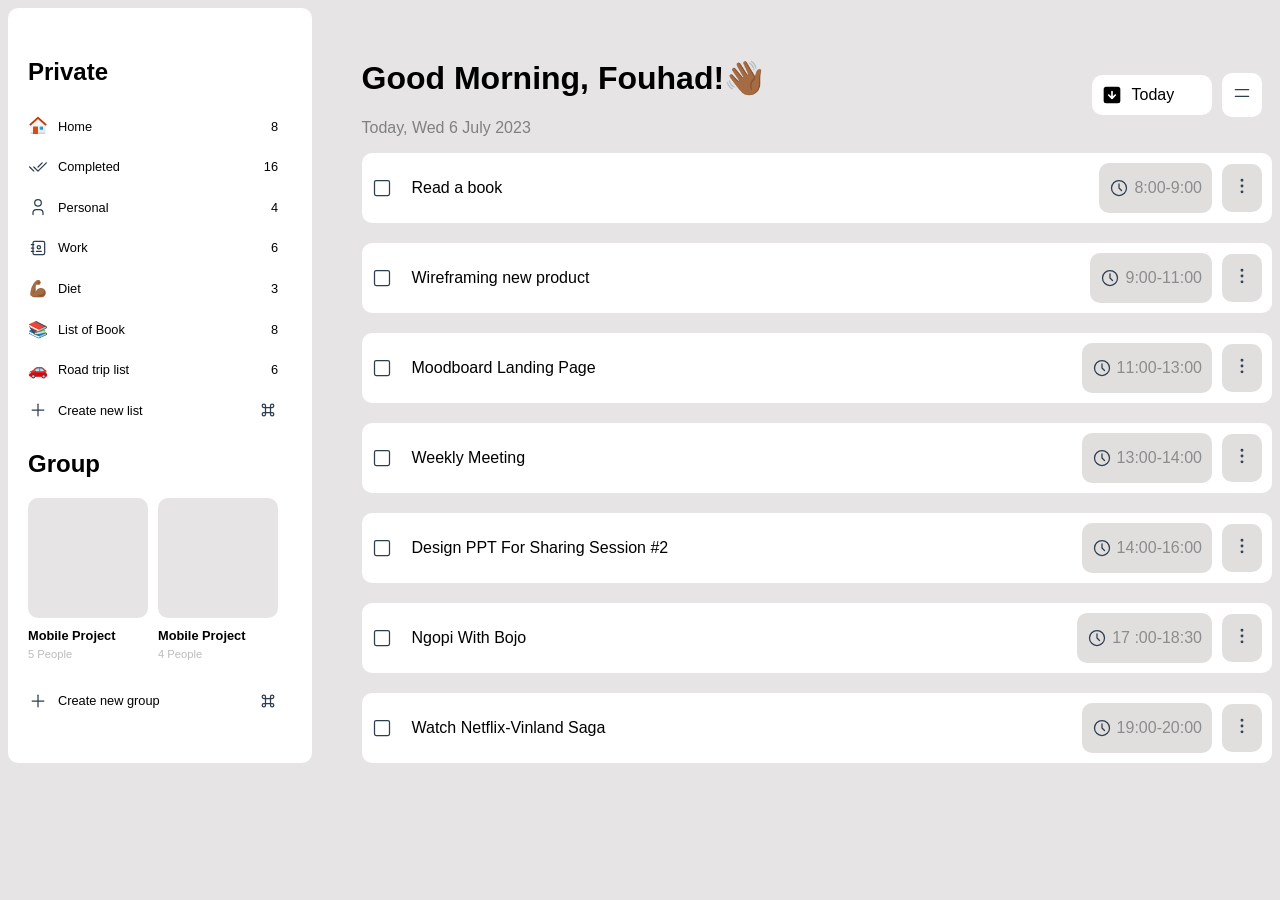
==== index.html @ e24dc576 "new change" ====
<!DOCTYPE html>
<html lang="en">
  <head>
    <meta charset="UTF-8" />
    <meta name="viewport" content="width=device-width, initial-scale=1.0" />
    <title>todo list</title>
    <link rel="stylesheet" href="./todo.css" />
  </head>
  <body>
    <div class="list-container">
      <aside>
        <h1 class="h1-aside">Private</h1>
        <div class="list">
          <div class="svj-container">
            <svg
              xmlns="http://www.w3.org/2000/svg"
              x="0px"
              y="0px"
              width="20"
              height="20"
              viewBox="0 0 48 48"
            >
              <linearGradient
                id="jv689zNUBazMNK6AOyXtga_wFfu6zXx15Yk_gr1"
                x1="6"
                x2="42"
                y1="41"
                y2="41"
                gradientUnits="userSpaceOnUse"
              >
                <stop offset="0" stop-color="#c8d3de"></stop>
                <stop offset="1" stop-color="#c8d3de"></stop>
              </linearGradient>
              <path
                fill="url(#jv689zNUBazMNK6AOyXtga_wFfu6zXx15Yk_gr1)"
                d="M42,39H6v2c0,1.105,0.895,2,2,2h32c1.105,0,2-0.895,2-2V39z"
              ></path>
              <linearGradient
                id="jv689zNUBazMNK6AOyXtgb_wFfu6zXx15Yk_gr2"
                x1="14.095"
                x2="31.385"
                y1="10.338"
                y2="43.787"
                gradientUnits="userSpaceOnUse"
              >
                <stop offset="0" stop-color="#fcfcfc"></stop>
                <stop offset=".495" stop-color="#f4f4f4"></stop>
                <stop offset=".946" stop-color="#e8e8e8"></stop>
                <stop offset="1" stop-color="#e8e8e8"></stop>
              </linearGradient>
              <path
                fill="url(#jv689zNUBazMNK6AOyXtgb_wFfu6zXx15Yk_gr2)"
                d="M42,39H6V20L24,3l18,17V39z"
              ></path>
              <path
                fill="#de490d"
                d="M13,25h10c0.552,0,1,0.448,1,1v17H12V26C12,25.448,12.448,25,13,25z"
              ></path>
              <path
                d="M24,4c-0.474,0-0.948,0.168-1.326,0.503l-5.359,4.811L6,20v5.39L24,9.428L42,25.39V20L30.685,9.314	l-5.359-4.811C24.948,4.168,24.474,4,24,4z"
                opacity=".05"
              ></path>
              <path
                d="M24,3c-0.474,0-0.948,0.167-1.326,0.5l-5.359,4.784L6,18.909v5.359L24,8.397l18,15.871v-5.359	L30.685,8.284L25.326,3.5C24.948,3.167,24.474,3,24,3z"
                opacity=".07"
              ></path>
              <linearGradient
                id="jv689zNUBazMNK6AOyXtgc_wFfu6zXx15Yk_gr3"
                x1="24"
                x2="24"
                y1="1.684"
                y2="23.696"
                gradientUnits="userSpaceOnUse"
              >
                <stop offset="0" stop-color="#d43a02"></stop>
                <stop offset="1" stop-color="#b9360c"></stop>
              </linearGradient>
              <path
                fill="url(#jv689zNUBazMNK6AOyXtgc_wFfu6zXx15Yk_gr3)"
                d="M44.495,19.507L25.326,2.503C24.948,2.168,24.474,2,24,2s-0.948,0.168-1.326,0.503	L3.505,19.507c-0.42,0.374-0.449,1.02-0.064,1.43l1.636,1.745c0.369,0.394,0.984,0.424,1.39,0.067L24,7.428L41.533,22.75	c0.405,0.356,1.021,0.327,1.39-0.067l1.636-1.745C44.944,20.527,44.915,19.881,44.495,19.507z"
              ></path>
              <linearGradient
                id="jv689zNUBazMNK6AOyXtgd_wFfu6zXx15Yk_gr4"
                x1="28.05"
                x2="35.614"
                y1="25.05"
                y2="32.614"
                gradientUnits="userSpaceOnUse"
              >
                <stop offset="0" stop-color="#33bef0"></stop>
                <stop offset="1" stop-color="#0a85d9"></stop>
              </linearGradient>
              <path
                fill="url(#jv689zNUBazMNK6AOyXtgd_wFfu6zXx15Yk_gr4)"
                d="M29,25h6c0.552,0,1,0.448,1,1v6c0,0.552-0.448,1-1,1h-6c-0.552,0-1-0.448-1-1v-6	C28,25.448,28.448,25,29,25z"
              ></path>
            </svg>
            <p class="p-aside">Home</p>
          </div>
          <div class="nummbers-aside">8</div>
        </div>
        <div class="list">
          <div class="svj-container">
            <svg
              xmlns="http://www.w3.org/2000/svg"
              class="icon icon-tabler icon-tabler-checks"
              width="20"
              height="20"
              viewBox="0 0 24 24"
              stroke-width="1.5"
              stroke="#2c3e50"
              fill="none"
              stroke-linecap="round"
              stroke-linejoin="round"
            >
              <path stroke="none" d="M0 0h24v24H0z" fill="none" />
              <path d="M7 12l5 5l10 -10" />
              <path d="M2 12l5 5m5 -5l5 -5" />
            </svg>
            <p class="p-aside">Completed</p>
          </div>
          <div class="nummbers-aside">16</div>
        </div>
        <div class="list">
          <div class="svj-container">
            <svg
              xmlns="http://www.w3.org/2000/svg"
              class="icon icon-tabler icon-tabler-user"
              width="20"
              height="20"
              viewBox="0 0 24 24"
              stroke-width="1.5"
              stroke="#2c3e50"
              fill="none"
              stroke-linecap="round"
              stroke-linejoin="round"
            >
              <path stroke="none" d="M0 0h24v24H0z" fill="none" />
              <path d="M8 7a4 4 0 1 0 8 0a4 4 0 0 0 -8 0" />
              <path d="M6 21v-2a4 4 0 0 1 4 -4h4a4 4 0 0 1 4 4v2" />
            </svg>
            <p class="p-aside">Personal</p>
          </div>
          <div class="nummbers-aside">4</div>
        </div>
        <div class="list">
          <div class="svj-container">
            <svg
              xmlns="http://www.w3.org/2000/svg"
              class="icon icon-tabler icon-tabler-address-book"
              width="20"
              height="20"
              viewBox="0 0 24 24"
              stroke-width="1.5"
              stroke="#2c3e50"
              fill="none"
              stroke-linecap="round"
              stroke-linejoin="round"
            >
              <path stroke="none" d="M0 0h24v24H0z" fill="none" />
              <path
                d="M20 6v12a2 2 0 0 1 -2 2h-10a2 2 0 0 1 -2 -2v-12a2 2 0 0 1 2 -2h10a2 2 0 0 1 2 2z"
              />
              <path d="M10 16h6" />
              <path d="M13 11m-2 0a2 2 0 1 0 4 0a2 2 0 1 0 -4 0" />
              <path d="M4 8h3" />
              <path d="M4 12h3" />
              <path d="M4 16h3" />
            </svg>
            <p class="p-aside">Work</p>
          </div>
          <div class="nummbers-aside">6</div>
        </div>
        <div class="list">
          <div class="svj-container">
            <div>💪🏾</div>
            <p class="p-aside">Diet</p>
          </div>
          <div class="nummbers-aside">3</div>
        </div>
        <div class="list">
          <div class="svj-container">
            <div>📚</div>
            <p class="p-aside">List of Book</p>
          </div>
          <div class="nummbers-aside">8</div>
        </div>
        <div class="list">
          <div class="svj-container">
            <div>🚗</div>
            <p class="p-aside">Road trip list</p>
          </div>
          <div class="nummbers-aside">6</div>
        </div>
        <div class="list" id="list-id">
          <div class="svj-container">
            <svg
              xmlns="http://www.w3.org/2000/svg"
              class="icon icon-tabler icon-tabler-plus"
              width="20"
              height="20"
              viewBox="0 0 24 24"
              stroke-width="1.5"
              stroke="#2c3e50"
              fill="none"
              stroke-linecap="round"
              stroke-linejoin="round"
            >
              <path stroke="none" d="M0 0h24v24H0z" fill="none" />
              <path d="M12 5l0 14" />
              <path d="M5 12l14 0" />
            </svg>
            <p class="p-aside">Create new list</p>
          </div>
          <svg
            xmlns="http://www.w3.org/2000/svg"
            class="icon icon-tabler icon-tabler-command"
            width="20"
            height="20"
            viewBox="0 0 24 24"
            stroke-width="1.5"
            stroke="#2c3e50"
            fill="none"
            stroke-linecap="round"
            stroke-linejoin="round"
          >
            <path stroke="none" d="M0 0h24v24H0z" fill="none" />
            <path
              d="M7 9a2 2 0 1 1 2 -2v10a2 2 0 1 1 -2 -2h10a2 2 0 1 1 -2 2v-10a2 2 0 1 1 2 2h-10"
            />
          </svg>
          <!-- <div class="nummbers-aside">L</div>  -->
        </div>
        <h1 class="h1-aside">Group</h1>
        <section class="grid-container-section">
          <div class="grid-container">
            <div class="grid"></div>
            <div class="grid"></div>
          </div>
          <div class="grid-container">
            <div>
              <h2 class="h2-group">Mobile Project</h2>
              <div class="ph2-group">5 People</div>
            </div>
            <div>
              <h2 class="h2-group">Mobile Project</h2>
              <div class="ph2-group">4 People</div>
            </div>
          </div>
        </section>
        <div class="list" id="list-id">
          <div class="svj-container">
            <svg
              xmlns="http://www.w3.org/2000/svg"
              class="icon icon-tabler icon-tabler-plus"
              width="20"
              height="20"
              viewBox="0 0 24 24"
              stroke-width="1.5"
              stroke="#2c3e50"
              fill="none"
              stroke-linecap="round"
              stroke-linejoin="round"
            >
              <path stroke="none" d="M0 0h24v24H0z" fill="none" />
              <path d="M12 5l0 14" />
              <path d="M5 12l14 0" />
            </svg>
            <p class="p-aside">Create new group</p>
          </div>
          <svg
            xmlns="http://www.w3.org/2000/svg"
            class="icon icon-tabler icon-tabler-command"
            width="20"
            height="20"
            viewBox="0 0 24 24"
            stroke-width="1.5"
            stroke="#2c3e50"
            fill="none"
            stroke-linecap="round"
            stroke-linejoin="round"
          >
            <path stroke="none" d="M0 0h24v24H0z" fill="none" />
            <path
              d="M7 9a2 2 0 1 1 2 -2v10a2 2 0 1 1 -2 -2h10a2 2 0 1 1 -2 2v-10a2 2 0 1 1 2 2h-10"
            />
          </svg>
          <!-- <div class="nummbers-aside">L</div>  -->
        </div>
      </aside>
      <main>
        <div class="header-main">
          <div>
            <h1 class="h1-main">Good Morning, Fouhad!👋🏾</h1>
            <p class="p-main">Today, Wed 6 July 2023</p>
          </div>
          <section class="svj-main-container-section">
            <div class="svj-main-container">
              <svg
                xmlns="http://www.w3.org/2000/svg"
                class="icon icon-tabler icon-tabler-square-arrow-down-filled"
                width="20"
                height="20"
                viewBox="0 0 24 24"
                stroke-width="1.5"
                stroke="#2c3e50"
                fill="none"
                stroke-linecap="round"
                stroke-linejoin="round"
              >
                <path stroke="none" d="M0 0h24v24H0z" fill="none" />
                <path
                  d="M19 2a3 3 0 0 1 3 3v14a3 3 0 0 1 -3 3h-14a3 3 0 0 1 -3 -3v-14a3 3 0 0 1 3 -3zm-7 5a1 1 0 0 0 -1 1v5.585l-2.293 -2.292l-.094 -.083a1 1 0 0 0 -1.32 1.497l4 4l.094 .083l.092 .064l.098 .052l.11 .044l.112 .03l.126 .017l.075 .003l.117 -.007l.149 -.029l.105 -.035l.113 -.054l.111 -.071a.939 .939 0 0 0 .112 -.097l4 -4l.083 -.094a1 1 0 0 0 -.083 -1.32l-.094 -.083a1 1 0 0 0 -1.32 .083l-2.293 2.292v-5.585l-.007 -.117a1 1 0 0 0 -.993 -.883z"
                  stroke-width="0"
                  fill="currentColor"
                />
              </svg>
              <p class="svj-main-txt">Today</p>
            </div>
            <div class="svj-main-container-2">
              <svg
                xmlns="http://www.w3.org/2000/svg"
                class="icon icon-tabler icon-tabler-menu"
                width="20"
                height="20"
                viewBox="0 0 24 24"
                stroke-width="1.5"
                stroke="#2c3e50"
                fill="none"
                stroke-linecap="round"
                stroke-linejoin="round"
              >
                <path stroke="none" d="M0 0h24v24H0z" fill="none" />
                <path d="M4 8l16 0" />
                <path d="M4 16l16 0" />
              </svg>
            </div>
          </section>
        </div>
        <div class="todo-list-container">
          <div class="todo-list">
            <div class="svj-todo-container">
              <svg
                xmlns="http://www.w3.org/2000/svg"
                class="icon icon-tabler icon-tabler-square"
                width="20"
                height="20"
                viewBox="0 0 24 24"
                stroke-width="1.5"
                stroke="#2c3e50"
                fill="none"
                stroke-linecap="round"
                stroke-linejoin="round"
              >
                <path stroke="none" d="M0 0h24v24H0z" fill="none" />
                <path
                  d="M3 3m0 2a2 2 0 0 1 2 -2h14a2 2 0 0 1 2 2v14a2 2 0 0 1 -2 2h-14a2 2 0 0 1 -2 -2z"
                />
              </svg>
              <p class="p-main2">Read a book</p>
            </div>
            <div class="time-container">
              <div class="p-time-container">
                <svg
                  xmlns="http://www.w3.org/2000/svg"
                  class="icon icon-tabler icon-tabler-clock"
                  width="20"
                  height="20"
                  viewBox="0 0 24 24"
                  stroke-width="1.5"
                  stroke="#2c3e50"
                  fill="none"
                  stroke-linecap="round"
                  stroke-linejoin="round"
                >
                  <path stroke="none" d="M0 0h24v24H0z" fill="none" />
                  <path d="M3 12a9 9 0 1 0 18 0a9 9 0 0 0 -18 0" />
                  <path d="M12 7v5l3 3" />
                </svg>
                <p class="p-time">8:00-9:00</p>
              </div>
              <div class="dot-svj-container">
                <svg
                  xmlns="http://www.w3.org/2000/svg"
                  class="icon icon-tabler icon-tabler-dots-vertical"
                  width="20"
                  height="20"
                  viewBox="0 0 24 24"
                  stroke-width="1.5"
                  stroke="#2c3e50"
                  fill="none"
                  stroke-linecap="round"
                  stroke-linejoin="round"
                >
                  <path stroke="none" d="M0 0h24v24H0z" fill="none" />
                  <path d="M12 12m-1 0a1 1 0 1 0 2 0a1 1 0 1 0 -2 0" />
                  <path d="M12 19m-1 0a1 1 0 1 0 2 0a1 1 0 1 0 -2 0" />
                  <path d="M12 5m-1 0a1 1 0 1 0 2 0a1 1 0 1 0 -2 0" />
                </svg>
              </div>
            </div>
          </div>
          <div class="todo-list">
            <div class="svj-todo-container">
              <svg
                xmlns="http://www.w3.org/2000/svg"
                class="icon icon-tabler icon-tabler-square"
                width="20"
                height="20"
                viewBox="0 0 24 24"
                stroke-width="1.5"
                stroke="#2c3e50"
                fill="none"
                stroke-linecap="round"
                stroke-linejoin="round"
              >
                <path stroke="none" d="M0 0h24v24H0z" fill="none" />
                <path
                  d="M3 3m0 2a2 2 0 0 1 2 -2h14a2 2 0 0 1 2 2v14a2 2 0 0 1 -2 2h-14a2 2 0 0 1 -2 -2z"
                />
              </svg>
              <p class="p-main2">Wireframing new product</p>
            </div>
            <div class="time-container">
              <div class="p-time-container">
                <svg
                  xmlns="http://www.w3.org/2000/svg"
                  class="icon icon-tabler icon-tabler-clock"
                  width="20"
                  height="20"
                  viewBox="0 0 24 24"
                  stroke-width="1.5"
                  stroke="#2c3e50"
                  fill="none"
                  stroke-linecap="round"
                  stroke-linejoin="round"
                >
                  <path stroke="none" d="M0 0h24v24H0z" fill="none" />
                  <path d="M3 12a9 9 0 1 0 18 0a9 9 0 0 0 -18 0" />
                  <path d="M12 7v5l3 3" />
                </svg>
                <p class="p-time">9:00-11:00</p>
              </div>
              <div class="dot-svj-container">
                <svg
                  xmlns="http://www.w3.org/2000/svg"
                  class="icon icon-tabler icon-tabler-dots-vertical"
                  width="20"
                  height="20"
                  viewBox="0 0 24 24"
                  stroke-width="1.5"
                  stroke="#2c3e50"
                  fill="none"
                  stroke-linecap="round"
                  stroke-linejoin="round"
                >
                  <path stroke="none" d="M0 0h24v24H0z" fill="none" />
                  <path d="M12 12m-1 0a1 1 0 1 0 2 0a1 1 0 1 0 -2 0" />
                  <path d="M12 19m-1 0a1 1 0 1 0 2 0a1 1 0 1 0 -2 0" />
                  <path d="M12 5m-1 0a1 1 0 1 0 2 0a1 1 0 1 0 -2 0" />
                </svg>
              </div>
            </div>
          </div>
          <div class="todo-list">
            <div class="svj-todo-container">
              <svg
                xmlns="http://www.w3.org/2000/svg"
                class="icon icon-tabler icon-tabler-square"
                width="20"
                height="20"
                viewBox="0 0 24 24"
                stroke-width="1.5"
                stroke="#2c3e50"
                fill="none"
                stroke-linecap="round"
                stroke-linejoin="round"
              >
                <path stroke="none" d="M0 0h24v24H0z" fill="none" />
                <path
                  d="M3 3m0 2a2 2 0 0 1 2 -2h14a2 2 0 0 1 2 2v14a2 2 0 0 1 -2 2h-14a2 2 0 0 1 -2 -2z"
                />
              </svg>
              <p class="p-main2">Moodboard Landing Page</p>
            </div>
            <div class="time-container">
              <div class="p-time-container">
                <svg
                  xmlns="http://www.w3.org/2000/svg"
                  class="icon icon-tabler icon-tabler-clock"
                  width="20"
                  height="20"
                  viewBox="0 0 24 24"
                  stroke-width="1.5"
                  stroke="#2c3e50"
                  fill="none"
                  stroke-linecap="round"
                  stroke-linejoin="round"
                >
                  <path stroke="none" d="M0 0h24v24H0z" fill="none" />
                  <path d="M3 12a9 9 0 1 0 18 0a9 9 0 0 0 -18 0" />
                  <path d="M12 7v5l3 3" />
                </svg>
                <p class="p-time">11:00-13:00</p>
              </div>
              <div class="dot-svj-container">
                <svg
                  xmlns="http://www.w3.org/2000/svg"
                  class="icon icon-tabler icon-tabler-dots-vertical"
                  width="20"
                  height="20"
                  viewBox="0 0 24 24"
                  stroke-width="1.5"
                  stroke="#2c3e50"
                  fill="none"
                  stroke-linecap="round"
                  stroke-linejoin="round"
                >
                  <path stroke="none" d="M0 0h24v24H0z" fill="none" />
                  <path d="M12 12m-1 0a1 1 0 1 0 2 0a1 1 0 1 0 -2 0" />
                  <path d="M12 19m-1 0a1 1 0 1 0 2 0a1 1 0 1 0 -2 0" />
                  <path d="M12 5m-1 0a1 1 0 1 0 2 0a1 1 0 1 0 -2 0" />
                </svg>
              </div>
            </div>
          </div>
          <div class="todo-list">
            <div class="svj-todo-container">
              <svg
                xmlns="http://www.w3.org/2000/svg"
                class="icon icon-tabler icon-tabler-square"
                width="20"
                height="20"
                viewBox="0 0 24 24"
                stroke-width="1.5"
                stroke="#2c3e50"
                fill="none"
                stroke-linecap="round"
                stroke-linejoin="round"
              >
                <path stroke="none" d="M0 0h24v24H0z" fill="none" />
                <path
                  d="M3 3m0 2a2 2 0 0 1 2 -2h14a2 2 0 0 1 2 2v14a2 2 0 0 1 -2 2h-14a2 2 0 0 1 -2 -2z"
                />
              </svg>
              <p class="p-main2">Weekly Meeting</p>
            </div>
            <div class="time-container">
              <div class="p-time-container">
                <svg
                  xmlns="http://www.w3.org/2000/svg"
                  class="icon icon-tabler icon-tabler-clock"
                  width="20"
                  height="20"
                  viewBox="0 0 24 24"
                  stroke-width="1.5"
                  stroke="#2c3e50"
                  fill="none"
                  stroke-linecap="round"
                  stroke-linejoin="round"
                >
                  <path stroke="none" d="M0 0h24v24H0z" fill="none" />
                  <path d="M3 12a9 9 0 1 0 18 0a9 9 0 0 0 -18 0" />
                  <path d="M12 7v5l3 3" />
                </svg>
                <p class="p-time">13:00-14:00</p>
              </div>
              <div class="dot-svj-container">
                <svg
                  xmlns="http://www.w3.org/2000/svg"
                  class="icon icon-tabler icon-tabler-dots-vertical"
                  width="20"
                  height="20"
                  viewBox="0 0 24 24"
                  stroke-width="1.5"
                  stroke="#2c3e50"
                  fill="none"
                  stroke-linecap="round"
                  stroke-linejoin="round"
                >
                  <path stroke="none" d="M0 0h24v24H0z" fill="none" />
                  <path d="M12 12m-1 0a1 1 0 1 0 2 0a1 1 0 1 0 -2 0" />
                  <path d="M12 19m-1 0a1 1 0 1 0 2 0a1 1 0 1 0 -2 0" />
                  <path d="M12 5m-1 0a1 1 0 1 0 2 0a1 1 0 1 0 -2 0" />
                </svg>
              </div>
            </div>
          </div>
          <div class="todo-list">
            <div class="svj-todo-container">
              <svg
                xmlns="http://www.w3.org/2000/svg"
                class="icon icon-tabler icon-tabler-square"
                width="20"
                height="20"
                viewBox="0 0 24 24"
                stroke-width="1.5"
                stroke="#2c3e50"
                fill="none"
                stroke-linecap="round"
                stroke-linejoin="round"
              >
                <path stroke="none" d="M0 0h24v24H0z" fill="none" />
                <path
                  d="M3 3m0 2a2 2 0 0 1 2 -2h14a2 2 0 0 1 2 2v14a2 2 0 0 1 -2 2h-14a2 2 0 0 1 -2 -2z"
                />
              </svg>
              <p class="p-main2">Design PPT For Sharing Session #2</p>
            </div>
            <div class="time-container">
              <div class="p-time-container">
                <svg
                  xmlns="http://www.w3.org/2000/svg"
                  class="icon icon-tabler icon-tabler-clock"
                  width="20"
                  height="20"
                  viewBox="0 0 24 24"
                  stroke-width="1.5"
                  stroke="#2c3e50"
                  fill="none"
                  stroke-linecap="round"
                  stroke-linejoin="round"
                >
                  <path stroke="none" d="M0 0h24v24H0z" fill="none" />
                  <path d="M3 12a9 9 0 1 0 18 0a9 9 0 0 0 -18 0" />
                  <path d="M12 7v5l3 3" />
                </svg>
                <p class="p-time">14:00-16:00</p>
              </div>
              <div class="dot-svj-container">
                <svg
                  xmlns="http://www.w3.org/2000/svg"
                  class="icon icon-tabler icon-tabler-dots-vertical"
                  width="20"
                  height="20"
                  viewBox="0 0 24 24"
                  stroke-width="1.5"
                  stroke="#2c3e50"
                  fill="none"
                  stroke-linecap="round"
                  stroke-linejoin="round"
                >
                  <path stroke="none" d="M0 0h24v24H0z" fill="none" />
                  <path d="M12 12m-1 0a1 1 0 1 0 2 0a1 1 0 1 0 -2 0" />
                  <path d="M12 19m-1 0a1 1 0 1 0 2 0a1 1 0 1 0 -2 0" />
                  <path d="M12 5m-1 0a1 1 0 1 0 2 0a1 1 0 1 0 -2 0" />
                </svg>
              </div>
            </div>
          </div>
          <div class="todo-list">
            <div class="svj-todo-container">
              <svg
                xmlns="http://www.w3.org/2000/svg"
                class="icon icon-tabler icon-tabler-square"
                width="20"
                height="20"
                viewBox="0 0 24 24"
                stroke-width="1.5"
                stroke="#2c3e50"
                fill="none"
                stroke-linecap="round"
                stroke-linejoin="round"
              >
                <path stroke="none" d="M0 0h24v24H0z" fill="none" />
                <path
                  d="M3 3m0 2a2 2 0 0 1 2 -2h14a2 2 0 0 1 2 2v14a2 2 0 0 1 -2 2h-14a2 2 0 0 1 -2 -2z"
                />
              </svg>
              <p class="p-main2">Ngopi With Bojo</p>
            </div>
            <div class="time-container">
              <div class="p-time-container">
                <svg
                  xmlns="http://www.w3.org/2000/svg"
                  class="icon icon-tabler icon-tabler-clock"
                  width="20"
                  height="20"
                  viewBox="0 0 24 24"
                  stroke-width="1.5"
                  stroke="#2c3e50"
                  fill="none"
                  stroke-linecap="round"
                  stroke-linejoin="round"
                >
                  <path stroke="none" d="M0 0h24v24H0z" fill="none" />
                  <path d="M3 12a9 9 0 1 0 18 0a9 9 0 0 0 -18 0" />
                  <path d="M12 7v5l3 3" />
                </svg>
                <p class="p-time">17 :00-18:30</p>
              </div>
              <div class="dot-svj-container">
                <svg
                  xmlns="http://www.w3.org/2000/svg"
                  class="icon icon-tabler icon-tabler-dots-vertical"
                  width="20"
                  height="20"
                  viewBox="0 0 24 24"
                  stroke-width="1.5"
                  stroke="#2c3e50"
                  fill="none"
                  stroke-linecap="round"
                  stroke-linejoin="round"
                >
                  <path stroke="none" d="M0 0h24v24H0z" fill="none" />
                  <path d="M12 12m-1 0a1 1 0 1 0 2 0a1 1 0 1 0 -2 0" />
                  <path d="M12 19m-1 0a1 1 0 1 0 2 0a1 1 0 1 0 -2 0" />
                  <path d="M12 5m-1 0a1 1 0 1 0 2 0a1 1 0 1 0 -2 0" />
                </svg>
              </div>
            </div>
          </div>
          <div class="todo-list">
            <div class="svj-todo-container">
              <svg
                xmlns="http://www.w3.org/2000/svg"
                class="icon icon-tabler icon-tabler-square"
                width="20"
                height="20"
                viewBox="0 0 24 24"
                stroke-width="1.5"
                stroke="#2c3e50"
                fill="none"
                stroke-linecap="round"
                stroke-linejoin="round"
              >
                <path stroke="none" d="M0 0h24v24H0z" fill="none" />
                <path
                  d="M3 3m0 2a2 2 0 0 1 2 -2h14a2 2 0 0 1 2 2v14a2 2 0 0 1 -2 2h-14a2 2 0 0 1 -2 -2z"
                />
              </svg>
              <p class="p-main2">Watch Netflix-Vinland Saga</p>
            </div>
            <div class="time-container">
              <div class="p-time-container">
                <svg
                  xmlns="http://www.w3.org/2000/svg"
                  class="icon icon-tabler icon-tabler-clock"
                  width="20"
                  height="20"
                  viewBox="0 0 24 24"
                  stroke-width="1.5"
                  stroke="#2c3e50"
                  fill="none"
                  stroke-linecap="round"
                  stroke-linejoin="round"
                >
                  <path stroke="none" d="M0 0h24v24H0z" fill="none" />
                  <path d="M3 12a9 9 0 1 0 18 0a9 9 0 0 0 -18 0" />
                  <path d="M12 7v5l3 3" />
                </svg>
                <p class="p-time">19:00-20:00</p>
              </div>
              <div class="dot-svj-container">
                <svg
                  xmlns="http://www.w3.org/2000/svg"
                  class="icon icon-tabler icon-tabler-dots-vertical"
                  width="20"
                  height="20"
                  viewBox="0 0 24 24"
                  stroke-width="1.5"
                  stroke="#2c3e50"
                  fill="none"
                  stroke-linecap="round"
                  stroke-linejoin="round"
                >
                  <path stroke="none" d="M0 0h24v24H0z" fill="none" />
                  <path d="M12 12m-1 0a1 1 0 1 0 2 0a1 1 0 1 0 -2 0" />
                  <path d="M12 19m-1 0a1 1 0 1 0 2 0a1 1 0 1 0 -2 0" />
                  <path d="M12 5m-1 0a1 1 0 1 0 2 0a1 1 0 1 0 -2 0" />
                </svg>
              </div>
            </div>
          </div>
          <!-- <div class="todo-list"></div>
          <div class="todo-list"></div>
          <div class="todo-list"></div>
          <div class="todo-list"></div>
          <div class="todo-list"></div>
          <div class="todo-list"></div>
          <div class="todo-list"></div> -->
        </div>
      </main>
    </div>
  </body>
</html>
---- todo.css ----
body {
  font-family: sans-serif;
  background-color: rgb(230, 228, 228);
}
.list-container {
  display: grid;
  grid-template-columns: 3fr 9fr;
  gap: 50px;
}
aside {
  background-color: white;
  padding: 30px 20px;
  /* width: 250px; */
  border-radius: 10px;
}
.list {
  display: flex;
  align-items: center;
  width: 250px;
  justify-content: space-between;
}
.list:hover {
  background-color: rgb(230, 228, 228);
  padding: 5px;
  border-radius: 20px;
}
/* #list-id {
  background-color: rgb(230, 228, 228);
  padding: 5px;
  border-radius: 20px;
} */
.svj-container {
  display: flex;
  /* width: 80px; */
  justify-content: space-between;
  align-items: center;
}
.p-aside {
  margin-left: 10px;
  font-size: 0.8rem;
}
.nummbers-aside {
  font-size: 0.8rem;
}
.grid-container-section {
  margin-bottom: 20px;
}
.grid-container {
  width: 250px;
  gap: 10px;
  display: grid;
  grid-template-columns: repeat(2, 1fr);
  /* display: flex; */
  /* flex-direction: row; */
  /* gap: 20px; */
  /* justify-content: space-between; */
  /* width: 300px; */
}
.grid {
  height: 120px;
  /* width: 100px; */
  background-color: rgb(230, 228, 228);
  /* border: 1px solid gray; */
  border-radius: 10px;
}
.h2-group {
  font-size: 0.8rem;
  margin-top: 10px;
  margin-bottom: 5px;
}
.ph2-group {
  font-size: 0.7rem;
  color: rgb(190, 188, 188);
}
.header-main {
  /* display: grid;
  grid-template-columns: 1fr 1fr; */
  display: flex;
  align-items: center;
  justify-content: space-between;
  max-width: 900px;
}
main {
  padding-top: 30px;
}
/* .h1-main {
  font-size: 0.8rem;
} */
.p-main {
  color: grey;
  font: 1.5rem;
}
.svj-main-container {
  display: flex;
  gap: 10px;
  align-items: center;
  background-color: white;
  padding: 10px;
  width: 100px;
  border-radius: 10px;
}
.svj-main-txt {
  padding: 0;
  margin: 0;
}
.svj-main-container-section {
  display: flex;
  align-items: center;
  gap: 10px;
  /* padding: 10px; */
}
.svj-main-container-2 {
  background-color: white;
  padding: 10px;
  border-radius: 10px;
}
.todo-list-container {
  gap: 20px;
  display: flex;
  flex-direction: column;
  /* justify-content: space-between; */
}
.todo-list {
  display: flex;
  justify-content: space-between;
  max-width: 900px;
  background-color: white;
  border-radius: 10px;
  padding: 10px 10px;
  /* width: 880px; */
}
.svj-todo-container {
  display: flex;
  align-items: center;
}
.p-main2 {
  font-size: 1rem;
  margin-left: 20px;
}
.time-container {
  display: flex;
  align-items: center;
}
.p-time-container {
  display: flex;
  align-items: center;
  background-color: rgb(225, 222, 222);
  padding: 0 10px;
  border-radius: 10px;
}
.p-time {
  color: rgb(140, 140, 140);
  margin-left: 5px;
}
.dot-svj-container {
  background-color: rgb(225, 222, 222);
  padding: 12px 10px;
  border-radius: 10px;
  margin-left: 10px;
}
@media only screen and (max-width: 950px) {
  .list-container {
    /* display: flex;
    flex-direction: column; */
    grid-template-columns: 6fr;
  }
  .list {
    width: 100%;
  }
  .grid-container {
    width: 100%;
  }
  .grid {
    height: 350px;
  }
}

@media only screen and (max-width: 550px) {
  .grid {
    height: 200px;
  }
}
.random {
  font-size: 16px;
}
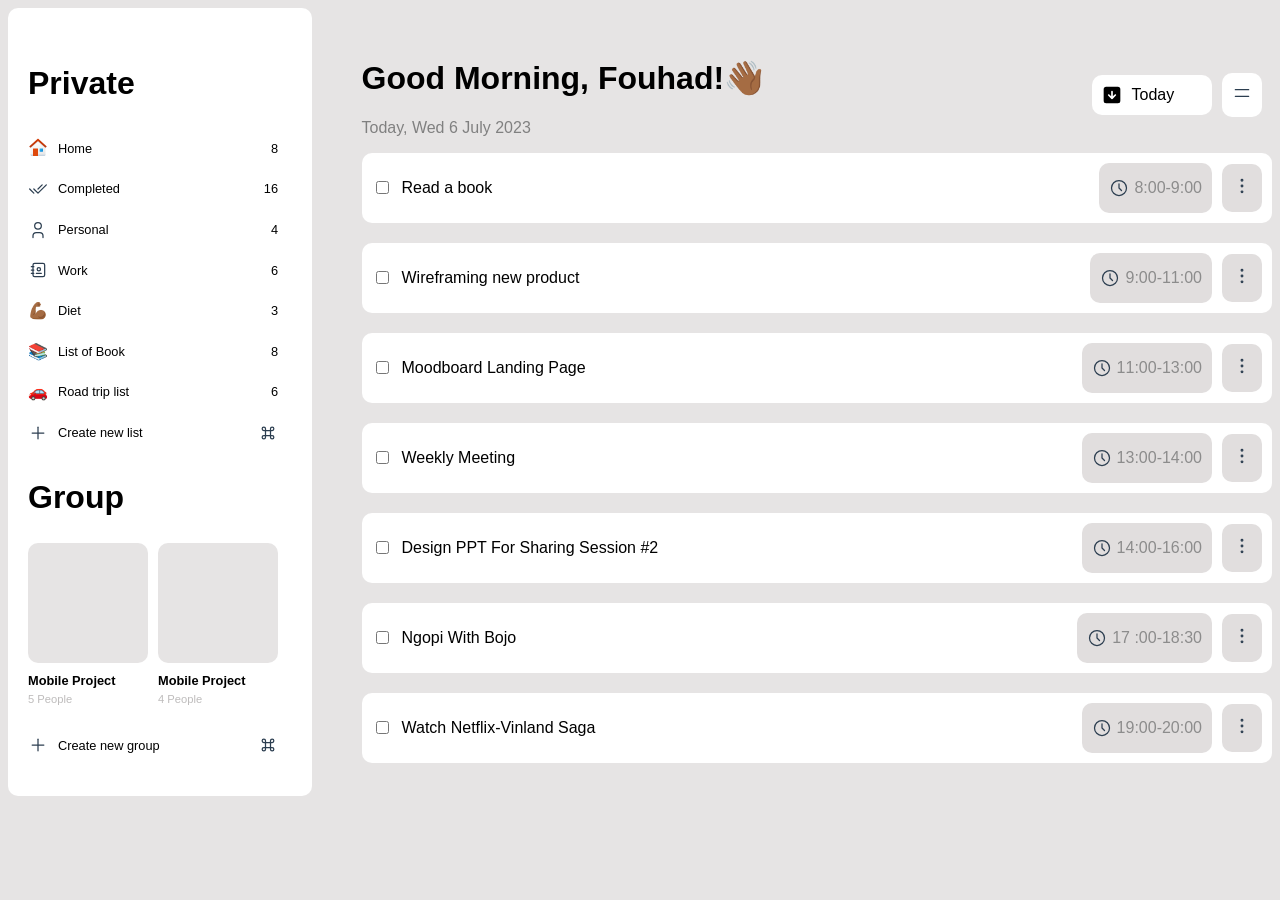
==== commit d1f8e4fa: "sidebar functionality" ====
--- a/index.html
+++ b/index.html
@@ -4,11 +4,52 @@
     <meta charset="UTF-8" />
     <meta name="viewport" content="width=device-width, initial-scale=1.0" />
     <title>todo list</title>
-    <link rel="stylesheet" href="./todo.css" />
+    <link rel="stylesheet" href="./style.css" />
   </head>
   <body>
     <div class="list-container">
-      <aside>
+      <input type="checkbox" id="check-sidebar" />
+      <label for="check-sidebar" id="label-sidebar">
+        <div id="btn">
+          <svg
+            xmlns="http://www.w3.org/2000/svg"
+            class="icon icon-tabler icon-tabler-menu-2"
+            width="34"
+            height="34"
+            viewBox="0 0 24 24"
+            stroke-width="1.5"
+            stroke="#2c3e50"
+            fill="none"
+            stroke-linecap="round"
+            stroke-linejoin="round"
+          >
+            <path stroke="none" d="M0 0h24v24H0z" fill="none" />
+            <path d="M4 6l16 0" />
+            <path d="M4 12l16 0" />
+            <path d="M4 18l16 0" />
+          </svg>
+        </div>
+        <div id="cancel">
+          <svg
+            xmlns="http://www.w3.org/2000/svg"
+            class="icon icon-tabler icon-tabler-x"
+            width="34"
+            height="34"
+            viewBox="0 0 24 24"
+            stroke-width="1.5"
+            stroke="#2c3e50"
+            fill="none"
+            stroke-linecap="round"
+            stroke-linejoin="round"
+          >
+            <path stroke="none" d="M0 0h24v24H0z" fill="none" />
+            <path d="M18 6l-12 12" />
+            <path d="M6 6l12 12" />
+          </svg>
+        </div>
+      </label>
+
+      <aside class="sidebar">
         <h1 class="h1-aside">Private</h1>
         <div class="list">
           <div class="svj-container">
@@ -340,7 +381,8 @@
         <div class="todo-list-container">
           <div class="todo-list">
             <div class="svj-todo-container">
-              <svg
+              <input type="checkbox" id="read a book" />
+              <!-- <svg
                 xmlns="http://www.w3.org/2000/svg"
                 class="icon icon-tabler icon-tabler-square"
                 width="20"
@@ -356,8 +398,10 @@
                 <path
                   d="M3 3m0 2a2 2 0 0 1 2 -2h14a2 2 0 0 1 2 2v14a2 2 0 0 1 -2 2h-14a2 2 0 0 1 -2 -2z"
                 />
-              </svg>
-              <p class="p-main2">Read a book</p>
+              </svg> -->
+              <label for="read a book">
+                <p class="p-main2">Read a book</p>
+              </label>
             </div>
             <div class="time-container">
               <div class="p-time-container">
@@ -377,6 +421,7 @@
                   <path d="M3 12a9 9 0 1 0 18 0a9 9 0 0 0 -18 0" />
                   <path d="M12 7v5l3 3" />
                 </svg>
+
                 <p class="p-time">8:00-9:00</p>
               </div>
               <div class="dot-svj-container">
@@ -402,7 +447,7 @@
           </div>
           <div class="todo-list">
             <div class="svj-todo-container">
-              <svg
+              <!-- <svg
                 xmlns="http://www.w3.org/2000/svg"
                 class="icon icon-tabler icon-tabler-square"
                 width="20"
@@ -418,8 +463,11 @@
                 <path
                   d="M3 3m0 2a2 2 0 0 1 2 -2h14a2 2 0 0 1 2 2v14a2 2 0 0 1 -2 2h-14a2 2 0 0 1 -2 -2z"
                 />
-              </svg>
-              <p class="p-main2">Wireframing new product</p>
+              </svg> -->
+              <input type="checkbox" id="Wireframing" />
+              <label for="Wireframing">
+                <p class="p-main2">Wireframing new product</p>
+              </label>
             </div>
             <div class="time-container">
               <div class="p-time-container">
@@ -464,7 +512,7 @@
           </div>
           <div class="todo-list">
             <div class="svj-todo-container">
-              <svg
+              <!-- <svg
                 xmlns="http://www.w3.org/2000/svg"
                 class="icon icon-tabler icon-tabler-square"
                 width="20"
@@ -480,8 +528,11 @@
                 <path
                   d="M3 3m0 2a2 2 0 0 1 2 -2h14a2 2 0 0 1 2 2v14a2 2 0 0 1 -2 2h-14a2 2 0 0 1 -2 -2z"
                 />
-              </svg>
-              <p class="p-main2">Moodboard Landing Page</p>
+              </svg> -->
+              <input type="checkbox" id="Moodboard" />
+              <label for="Moodboard">
+                <p class="p-main2">Moodboard Landing Page</p>
+              </label>
             </div>
             <div class="time-container">
               <div class="p-time-container">
@@ -526,7 +577,7 @@
           </div>
           <div class="todo-list">
             <div class="svj-todo-container">
-              <svg
+              <!-- <svg
                 xmlns="http://www.w3.org/2000/svg"
                 class="icon icon-tabler icon-tabler-square"
                 width="20"
@@ -542,8 +593,11 @@
                 <path
                   d="M3 3m0 2a2 2 0 0 1 2 -2h14a2 2 0 0 1 2 2v14a2 2 0 0 1 -2 2h-14a2 2 0 0 1 -2 -2z"
                 />
-              </svg>
-              <p class="p-main2">Weekly Meeting</p>
+              </svg> -->
+              <input type="checkbox" id="Weekly" />
+              <label for="Weekly">
+                <p class="p-main2">Weekly Meeting</p>
+              </label>
             </div>
             <div class="time-container">
               <div class="p-time-container">
@@ -588,7 +642,7 @@
           </div>
           <div class="todo-list">
             <div class="svj-todo-container">
-              <svg
+              <!-- <svg
                 xmlns="http://www.w3.org/2000/svg"
                 class="icon icon-tabler icon-tabler-square"
                 width="20"
@@ -604,8 +658,11 @@
                 <path
                   d="M3 3m0 2a2 2 0 0 1 2 -2h14a2 2 0 0 1 2 2v14a2 2 0 0 1 -2 2h-14a2 2 0 0 1 -2 -2z"
                 />
-              </svg>
-              <p class="p-main2">Design PPT For Sharing Session #2</p>
+              </svg> -->
+              <input type="checkbox" id="Design" />
+              <label for="Design">
+                <p class="p-main2">Design PPT For Sharing Session #2</p>
+              </label>
             </div>
             <div class="time-container">
               <div class="p-time-container">
@@ -650,7 +707,7 @@
           </div>
           <div class="todo-list">
             <div class="svj-todo-container">
-              <svg
+              <!-- <svg
                 xmlns="http://www.w3.org/2000/svg"
                 class="icon icon-tabler icon-tabler-square"
                 width="20"
@@ -666,8 +723,11 @@
                 <path
                   d="M3 3m0 2a2 2 0 0 1 2 -2h14a2 2 0 0 1 2 2v14a2 2 0 0 1 -2 2h-14a2 2 0 0 1 -2 -2z"
                 />
-              </svg>
-              <p class="p-main2">Ngopi With Bojo</p>
+              </svg> -->
+              <input type="checkbox" id="Ngopi" />
+              <label for="Ngopi">
+                <p class="p-main2">Ngopi With Bojo</p>
+              </label>
             </div>
             <div class="time-container">
               <div class="p-time-container">
@@ -712,7 +772,7 @@
           </div>
           <div class="todo-list">
             <div class="svj-todo-container">
-              <svg
+              <!-- <svg
                 xmlns="http://www.w3.org/2000/svg"
                 class="icon icon-tabler icon-tabler-square"
                 width="20"
@@ -728,8 +788,11 @@
                 <path
                   d="M3 3m0 2a2 2 0 0 1 2 -2h14a2 2 0 0 1 2 2v14a2 2 0 0 1 -2 2h-14a2 2 0 0 1 -2 -2z"
                 />
-              </svg>
-              <p class="p-main2">Watch Netflix-Vinland Saga</p>
+              </svg> -->
+              <input type="checkbox" id="Netflix-Vinland" />
+              <label for="Netflix-Vinland">
+                <p class="p-main2">Watch Netflix-Vinland Saga</p>
+              </label>
             </div>
             <div class="time-container">
               <div class="p-time-container">
--- a/style.css
+++ b/style.css
@@ -0,0 +1,249 @@
+body {
+  font-family: sans-serif;
+  background-color: rgb(230, 228, 228);
+}
+.list-container {
+  display: grid;
+  grid-template-columns: 3fr 9fr;
+  gap: 50px;
+}
+aside {
+  background-color: white;
+  padding: 30px 20px;
+  /* width: 250px; */
+  border-radius: 10px;
+}
+.list {
+  display: flex;
+  align-items: center;
+  width: 250px;
+  justify-content: space-between;
+}
+.list:hover {
+  background-color: rgb(230, 228, 228);
+  padding: 5px;
+  border-radius: 20px;
+}
+/* #list-id {
+  background-color: rgb(230, 228, 228);
+  padding: 5px;
+  border-radius: 20px;
+} */
+.svj-container {
+  display: flex;
+  /* width: 80px; */
+  justify-content: space-between;
+  align-items: center;
+}
+.p-aside {
+  margin-left: 10px;
+  font-size: 0.8rem;
+}
+.nummbers-aside {
+  font-size: 0.8rem;
+}
+.grid-container-section {
+  margin-bottom: 20px;
+}
+.grid-container {
+  width: 250px;
+  gap: 10px;
+  display: grid;
+  grid-template-columns: repeat(2, 1fr);
+  /* display: flex; */
+  /* flex-direction: row; */
+  /* gap: 20px; */
+  /* justify-content: space-between; */
+  /* width: 300px; */
+}
+.grid {
+  height: 120px;
+  /* width: 100px; */
+  background-color: rgb(230, 228, 228);
+  /* border: 1px solid gray; */
+  border-radius: 10px;
+}
+.h2-group {
+  font-size: 0.8rem;
+  margin-top: 10px;
+  margin-bottom: 5px;
+}
+.ph2-group {
+  font-size: 0.7rem;
+  color: rgb(190, 188, 188);
+}
+.header-main {
+  /* display: grid;
+  grid-template-columns: 1fr 1fr; */
+  display: flex;
+  align-items: center;
+  justify-content: space-between;
+  max-width: 900px;
+}
+main {
+  padding-top: 30px;
+}
+/* .h1-main {
+  font-size: 0.8rem;
+} */
+.p-main {
+  color: grey;
+  font: 1.5rem;
+}
+.svj-main-container {
+  display: flex;
+  gap: 10px;
+  align-items: center;
+  background-color: white;
+  padding: 10px;
+  width: 100px;
+  border-radius: 10px;
+}
+.svj-main-txt {
+  padding: 0;
+  margin: 0;
+}
+.svj-main-container-section {
+  display: flex;
+  align-items: center;
+  gap: 10px;
+  /* padding: 10px; */
+}
+.svj-main-container-2 {
+  background-color: white;
+  padding: 10px;
+  border-radius: 10px;
+}
+.todo-list-container {
+  gap: 20px;
+  display: flex;
+  flex-direction: column;
+  /* justify-content: space-between; */
+}
+.todo-list {
+  display: flex;
+  justify-content: space-between;
+  max-width: 900px;
+  background-color: white;
+  border-radius: 10px;
+  padding: 10px 10px;
+  /* width: 880px; */
+}
+.svj-todo-container {
+  display: flex;
+  align-items: center;
+}
+.p-main2 {
+  font-size: 1rem;
+  margin-left: 10px;
+}
+.time-container {
+  display: flex;
+  align-items: center;
+}
+.p-time-container {
+  display: flex;
+  align-items: center;
+  background-color: rgb(225, 222, 222);
+  padding: 0 10px;
+  border-radius: 10px;
+}
+.p-time {
+  color: rgb(140, 140, 140);
+  margin-left: 5px;
+}
+.dot-svj-container {
+  background-color: rgb(225, 222, 222);
+  padding: 12px 10px;
+  border-radius: 10px;
+  margin-left: 10px;
+}
+#check-sidebar {
+  display: none;
+}
+#label-sidebar {
+  display: none;
+}
+
+/* .sidebar-toggle {
+  display: none;
+} */
+@media only screen and (max-width: 950px) {
+  /* .sidebar-toggle {
+    display: block;
+  } */
+  #label-sidebar {
+    display: block;
+  }
+  .sidebar {
+    position: fixed;
+    left: -300px;
+    height: 100%;
+    width: 250px;
+    overflow: scroll;
+    transition: all 0.5s ease;
+  }
+  #check-sidebar {
+    display: none;
+  }
+  #check-sidebar:checked ~ .sidebar {
+    left: 0;
+  }
+  label #btn,
+  label #cancel {
+    position: absolute;
+    cursor: pointer;
+  }
+  label #btn {
+    left: 0;
+    transition: all 0.5s;
+  }
+  #check-sidebar:checked ~ label #btn {
+    left: 25%;
+    opacity: 0;
+  }
+  label #cancel {
+    top: 5%;
+    left: -25%;
+    z-index: 1111;
+    transition: all 0.5s;
+  }
+  #check-sidebar:checked ~ label #cancel {
+    left: 25%;
+  }
+  main {
+    padding-top: 0;
+  }
+  .h1-main {
+    margin: 0;
+  }
+  .list-container {
+    grid-template-columns: 6fr;
+  }
+  .list {
+    width: 100%;
+  }
+  .grid-container {
+    width: 100%;
+  }
+  .grid {
+    height: 120px;
+  }
+  .h1-aside {
+    /* text-align: center; */
+    font-size: 2.5em;
+  }
+}
+
+@media only screen and (max-width: 550px) {
+  .grid {
+    height: 200px;
+  }
+}
+.h1-aside {
+  /* text-align: center; */
+  font-size: 2em;
+}
+.random {
+  font-size: 16px;
+}
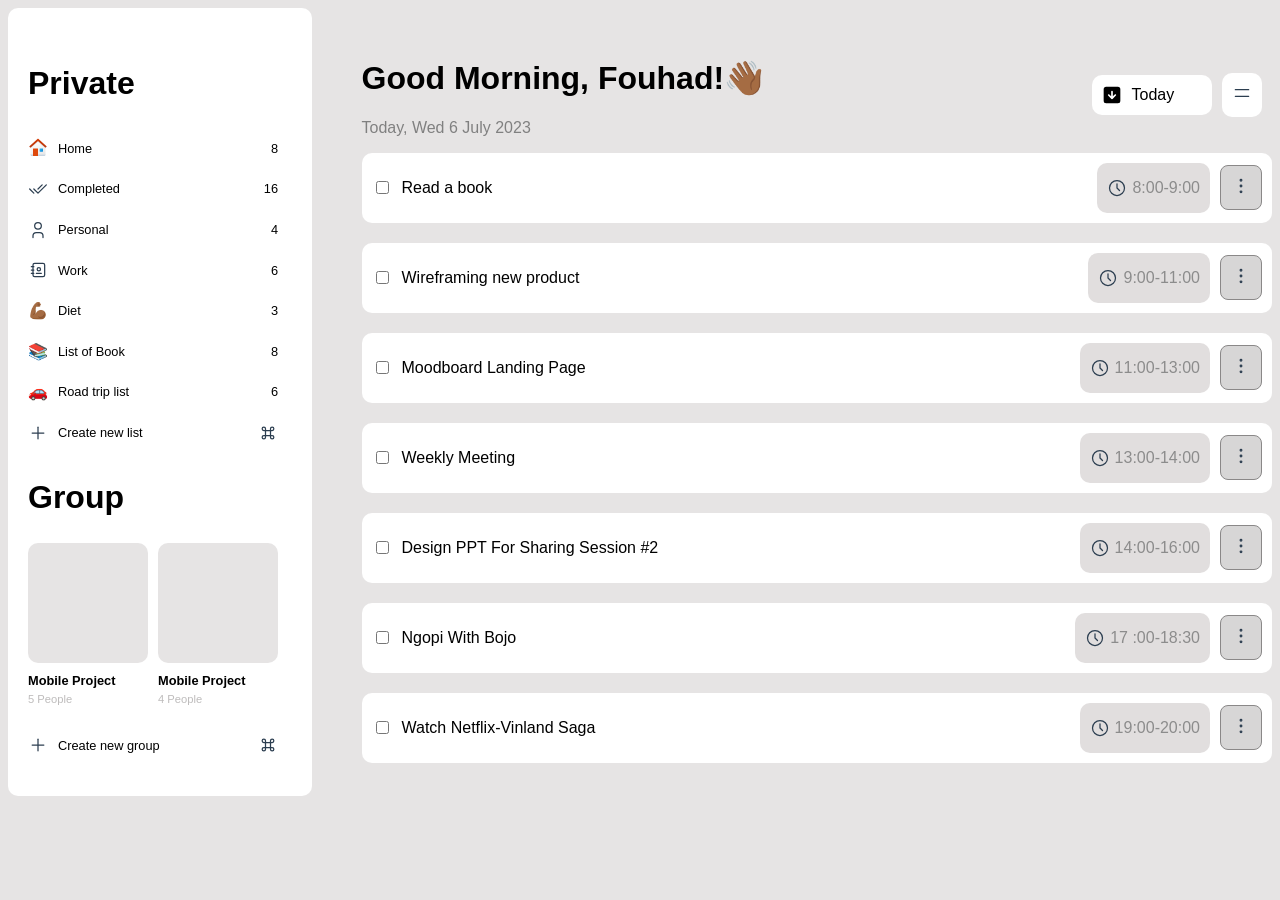
==== commit cc398174: "sidebar changes" ====
--- a/index.html
+++ b/index.html
@@ -48,7 +48,8 @@
           </svg>
         </div>
       </label>
-
+      <!-- <div class="sibebar-bg"> -->
+      <!-- <div class="overlay"> -->
       <aside class="sidebar">
         <h1 class="h1-aside">Private</h1>
         <div class="list">
@@ -329,6 +330,181 @@
           <!-- <div class="nummbers-aside">L</div>  -->
         </div>
       </aside>
+      <!-- </div> -->
+      <!-- <label for="check-sidebar"> -->
+      <div class="sidebar-icon">
+        <ul>
+          <label for="check-sidebar" id="label-sidebar">
+            <li class="li-icon">
+              <svg
+                xmlns="http://www.w3.org/2000/svg"
+                x="0px"
+                y="0px"
+                width="20"
+                height="20"
+                viewBox="0 0 48 48"
+              >
+                <linearGradient
+                  id="jv689zNUBazMNK6AOyXtga_wFfu6zXx15Yk_gr1"
+                  x1="6"
+                  x2="42"
+                  y1="41"
+                  y2="41"
+                  gradientUnits="userSpaceOnUse"
+                >
+                  <stop offset="0" stop-color="#c8d3de"></stop>
+                  <stop offset="1" stop-color="#c8d3de"></stop>
+                </linearGradient>
+                <path
+                  fill="url(#jv689zNUBazMNK6AOyXtga_wFfu6zXx15Yk_gr1)"
+                  d="M42,39H6v2c0,1.105,0.895,2,2,2h32c1.105,0,2-0.895,2-2V39z"
+                ></path>
+                <linearGradient
+                  id="jv689zNUBazMNK6AOyXtgb_wFfu6zXx15Yk_gr2"
+                  x1="14.095"
+                  x2="31.385"
+                  y1="10.338"
+                  y2="43.787"
+                  gradientUnits="userSpaceOnUse"
+                >
+                  <stop offset="0" stop-color="#fcfcfc"></stop>
+                  <stop offset=".495" stop-color="#f4f4f4"></stop>
+                  <stop offset=".946" stop-color="#e8e8e8"></stop>
+                  <stop offset="1" stop-color="#e8e8e8"></stop>
+                </linearGradient>
+                <path
+                  fill="url(#jv689zNUBazMNK6AOyXtgb_wFfu6zXx15Yk_gr2)"
+                  d="M42,39H6V20L24,3l18,17V39z"
+                ></path>
+                <path
+                  fill="#de490d"
+                  d="M13,25h10c0.552,0,1,0.448,1,1v17H12V26C12,25.448,12.448,25,13,25z"
+                ></path>
+                <path
+                  d="M24,4c-0.474,0-0.948,0.168-1.326,0.503l-5.359,4.811L6,20v5.39L24,9.428L42,25.39V20L30.685,9.314	l-5.359-4.811C24.948,4.168,24.474,4,24,4z"
+                  opacity=".05"
+                ></path>
+                <path
+                  d="M24,3c-0.474,0-0.948,0.167-1.326,0.5l-5.359,4.784L6,18.909v5.359L24,8.397l18,15.871v-5.359	L30.685,8.284L25.326,3.5C24.948,3.167,24.474,3,24,3z"
+                  opacity=".07"
+                ></path>
+                <linearGradient
+                  id="jv689zNUBazMNK6AOyXtgc_wFfu6zXx15Yk_gr3"
+                  x1="24"
+                  x2="24"
+                  y1="1.684"
+                  y2="23.696"
+                  gradientUnits="userSpaceOnUse"
+                >
+                  <stop offset="0" stop-color="#d43a02"></stop>
+                  <stop offset="1" stop-color="#b9360c"></stop>
+                </linearGradient>
+                <path
+                  fill="url(#jv689zNUBazMNK6AOyXtgc_wFfu6zXx15Yk_gr3)"
+                  d="M44.495,19.507L25.326,2.503C24.948,2.168,24.474,2,24,2s-0.948,0.168-1.326,0.503	L3.505,19.507c-0.42,0.374-0.449,1.02-0.064,1.43l1.636,1.745c0.369,0.394,0.984,0.424,1.39,0.067L24,7.428L41.533,22.75	c0.405,0.356,1.021,0.327,1.39-0.067l1.636-1.745C44.944,20.527,44.915,19.881,44.495,19.507z"
+                ></path>
+                <linearGradient
+                  id="jv689zNUBazMNK6AOyXtgd_wFfu6zXx15Yk_gr4"
+                  x1="28.05"
+                  x2="35.614"
+                  y1="25.05"
+                  y2="32.614"
+                  gradientUnits="userSpaceOnUse"
+                >
+                  <stop offset="0" stop-color="#33bef0"></stop>
+                  <stop offset="1" stop-color="#0a85d9"></stop>
+                </linearGradient>
+                <path
+                  fill="url(#jv689zNUBazMNK6AOyXtgd_wFfu6zXx15Yk_gr4)"
+                  d="M29,25h6c0.552,0,1,0.448,1,1v6c0,0.552-0.448,1-1,1h-6c-0.552,0-1-0.448-1-1v-6	C28,25.448,28.448,25,29,25z"
+                ></path>
+              </svg>
+            </li>
+            <li class="li-icon">
+              <svg
+                xmlns="http://www.w3.org/2000/svg"
+                class="icon icon-tabler icon-tabler-checks"
+                width="20"
+                height="20"
+                viewBox="0 0 24 24"
+                stroke-width="1.5"
+                stroke="#2c3e50"
+                fill="none"
+                stroke-linecap="round"
+                stroke-linejoin="round"
+              >
+                <path stroke="none" d="M0 0h24v24H0z" fill="none" />
+                <path d="M7 12l5 5l10 -10" />
+                <path d="M2 12l5 5m5 -5l5 -5" />
+              </svg>
+            </li>
+            <li class="li-icon">
+              <svg
+                xmlns="http://www.w3.org/2000/svg"
+                class="icon icon-tabler icon-tabler-user"
+                width="20"
+                height="20"
+                viewBox="0 0 24 24"
+                stroke-width="1.5"
+                stroke="#2c3e50"
+                fill="none"
+                stroke-linecap="round"
+                stroke-linejoin="round"
+              >
+                <path stroke="none" d="M0 0h24v24H0z" fill="none" />
+                <path d="M8 7a4 4 0 1 0 8 0a4 4 0 0 0 -8 0" />
+                <path d="M6 21v-2a4 4 0 0 1 4 -4h4a4 4 0 0 1 4 4v2" />
+              </svg>
+            </li>
+            <li class="li-icon">
+              <svg
+                xmlns="http://www.w3.org/2000/svg"
+                class="icon icon-tabler icon-tabler-address-book"
+                width="20"
+                height="20"
+                viewBox="0 0 24 24"
+                stroke-width="1.5"
+                stroke="#2c3e50"
+                fill="none"
+                stroke-linecap="round"
+                stroke-linejoin="round"
+              >
+                <path stroke="none" d="M0 0h24v24H0z" fill="none" />
+                <path
+                  d="M20 6v12a2 2 0 0 1 -2 2h-10a2 2 0 0 1 -2 -2v-12a2 2 0 0 1 2 -2h10a2 2 0 0 1 2 2z"
+                />
+                <path d="M10 16h6" />
+                <path d="M13 11m-2 0a2 2 0 1 0 4 0a2 2 0 1 0 -4 0" />
+                <path d="M4 8h3" />
+                <path d="M4 12h3" />
+                <path d="M4 16h3" />
+              </svg>
+            </li>
+            <li class="li-icon">💪🏾</li>
+            <li class="li-icon">📚</li>
+            <li class="li-icon">🚗</li>
+            <li class="li-icon">
+              <svg
+                xmlns="http://www.w3.org/2000/svg"
+                class="icon icon-tabler icon-tabler-plus"
+                width="20"
+                height="20"
+                viewBox="0 0 24 24"
+                stroke-width="1.5"
+                stroke="#2c3e50"
+                fill="none"
+                stroke-linecap="round"
+                stroke-linejoin="round"
+              >
+                <path stroke="none" d="M0 0h24v24H0z" fill="none" />
+                <path d="M12 5l0 14" />
+                <path d="M5 12l14 0" />
+              </svg>
+            </li>
+          </label>
+        </ul>
+      </div>
+
       <main>
         <div class="header-main">
           <div>
@@ -337,6 +513,7 @@
           </div>
           <section class="svj-main-container-section">
             <div class="svj-main-container">
+              <!-- <button class="svj-main-button"></button> -->
               <svg
                 xmlns="http://www.w3.org/2000/svg"
                 class="icon icon-tabler icon-tabler-square-arrow-down-filled"
@@ -383,22 +560,22 @@
             <div class="svj-todo-container">
               <input type="checkbox" id="read a book" />
               <!-- <svg
-                xmlns="http://www.w3.org/2000/svg"
-                class="icon icon-tabler icon-tabler-square"
-                width="20"
-                height="20"
-                viewBox="0 0 24 24"
-                stroke-width="1.5"
-                stroke="#2c3e50"
-                fill="none"
-                stroke-linecap="round"
-                stroke-linejoin="round"
-              >
-                <path stroke="none" d="M0 0h24v24H0z" fill="none" />
-                <path
-                  d="M3 3m0 2a2 2 0 0 1 2 -2h14a2 2 0 0 1 2 2v14a2 2 0 0 1 -2 2h-14a2 2 0 0 1 -2 -2z"
-                />
-              </svg> -->
+              xmlns="http://www.w3.org/2000/svg"
+              class="icon icon-tabler icon-tabler-square"
+              width="20"
+              height="20"
+              viewBox="0 0 24 24"
+              stroke-width="1.5"
+              stroke="#2c3e50"
+              fill="none"
+              stroke-linecap="round"
+              stroke-linejoin="round"
+              >
+              <path stroke="none" d="M0 0h24v24H0z" fill="none" />
+              <path
+              d="M3 3m0 2a2 2 0 0 1 2 -2h14a2 2 0 0 1 2 2v14a2 2 0 0 1 -2 2h-14a2 2 0 0 1 -2 -2z"
+              />
+            </svg> -->
               <label for="read a book">
                 <p class="p-main2">Read a book</p>
               </label>
@@ -424,7 +601,8 @@
 
                 <p class="p-time">8:00-9:00</p>
               </div>
-              <div class="dot-svj-container">
+              <!-- <div class="dot-svj-container"> -->
+              <button class="svj-dot-button">
                 <svg
                   xmlns="http://www.w3.org/2000/svg"
                   class="icon icon-tabler icon-tabler-dots-vertical"
@@ -442,28 +620,29 @@
                   <path d="M12 19m-1 0a1 1 0 1 0 2 0a1 1 0 1 0 -2 0" />
                   <path d="M12 5m-1 0a1 1 0 1 0 2 0a1 1 0 1 0 -2 0" />
                 </svg>
-              </div>
+              </button>
+              <!-- </div> -->
             </div>
           </div>
           <div class="todo-list">
             <div class="svj-todo-container">
               <!-- <svg
-                xmlns="http://www.w3.org/2000/svg"
-                class="icon icon-tabler icon-tabler-square"
-                width="20"
-                height="20"
-                viewBox="0 0 24 24"
-                stroke-width="1.5"
-                stroke="#2c3e50"
-                fill="none"
-                stroke-linecap="round"
-                stroke-linejoin="round"
-              >
-                <path stroke="none" d="M0 0h24v24H0z" fill="none" />
-                <path
-                  d="M3 3m0 2a2 2 0 0 1 2 -2h14a2 2 0 0 1 2 2v14a2 2 0 0 1 -2 2h-14a2 2 0 0 1 -2 -2z"
-                />
-              </svg> -->
+        xmlns="http://www.w3.org/2000/svg"
+        class="icon icon-tabler icon-tabler-square"
+        width="20"
+        height="20"
+        viewBox="0 0 24 24"
+        stroke-width="1.5"
+        stroke="#2c3e50"
+        fill="none"
+        stroke-linecap="round"
+        stroke-linejoin="round"
+        >
+        <path stroke="none" d="M0 0h24v24H0z" fill="none" />
+        <path
+        d="M3 3m0 2a2 2 0 0 1 2 -2h14a2 2 0 0 1 2 2v14a2 2 0 0 1 -2 2h-14a2 2 0 0 1 -2 -2z"
+        />
+      </svg> -->
               <input type="checkbox" id="Wireframing" />
               <label for="Wireframing">
                 <p class="p-main2">Wireframing new product</p>
@@ -489,7 +668,8 @@
                 </svg>
                 <p class="p-time">9:00-11:00</p>
               </div>
-              <div class="dot-svj-container">
+              <!-- <div class="dot-svj-container"> -->
+              <button class="svj-dot-button">
                 <svg
                   xmlns="http://www.w3.org/2000/svg"
                   class="icon icon-tabler icon-tabler-dots-vertical"
@@ -507,28 +687,29 @@
                   <path d="M12 19m-1 0a1 1 0 1 0 2 0a1 1 0 1 0 -2 0" />
                   <path d="M12 5m-1 0a1 1 0 1 0 2 0a1 1 0 1 0 -2 0" />
                 </svg>
-              </div>
+              </button>
+              <!-- </div> -->
             </div>
           </div>
           <div class="todo-list">
             <div class="svj-todo-container">
               <!-- <svg
-                xmlns="http://www.w3.org/2000/svg"
-                class="icon icon-tabler icon-tabler-square"
-                width="20"
-                height="20"
-                viewBox="0 0 24 24"
-                stroke-width="1.5"
-                stroke="#2c3e50"
-                fill="none"
-                stroke-linecap="round"
-                stroke-linejoin="round"
-              >
-                <path stroke="none" d="M0 0h24v24H0z" fill="none" />
-                <path
-                  d="M3 3m0 2a2 2 0 0 1 2 -2h14a2 2 0 0 1 2 2v14a2 2 0 0 1 -2 2h-14a2 2 0 0 1 -2 -2z"
-                />
-              </svg> -->
+    xmlns="http://www.w3.org/2000/svg"
+    class="icon icon-tabler icon-tabler-square"
+    width="20"
+    height="20"
+    viewBox="0 0 24 24"
+    stroke-width="1.5"
+    stroke="#2c3e50"
+    fill="none"
+    stroke-linecap="round"
+    stroke-linejoin="round"
+    >
+    <path stroke="none" d="M0 0h24v24H0z" fill="none" />
+    <path
+    d="M3 3m0 2a2 2 0 0 1 2 -2h14a2 2 0 0 1 2 2v14a2 2 0 0 1 -2 2h-14a2 2 0 0 1 -2 -2z"
+    />
+  </svg> -->
               <input type="checkbox" id="Moodboard" />
               <label for="Moodboard">
                 <p class="p-main2">Moodboard Landing Page</p>
@@ -554,7 +735,8 @@
                 </svg>
                 <p class="p-time">11:00-13:00</p>
               </div>
-              <div class="dot-svj-container">
+              <!-- <div class="dot-svj-container"> -->
+              <button class="svj-dot-button">
                 <svg
                   xmlns="http://www.w3.org/2000/svg"
                   class="icon icon-tabler icon-tabler-dots-vertical"
@@ -572,28 +754,29 @@
                   <path d="M12 19m-1 0a1 1 0 1 0 2 0a1 1 0 1 0 -2 0" />
                   <path d="M12 5m-1 0a1 1 0 1 0 2 0a1 1 0 1 0 -2 0" />
                 </svg>
-              </div>
+              </button>
+              <!-- </div> -->
             </div>
           </div>
           <div class="todo-list">
             <div class="svj-todo-container">
               <!-- <svg
-                xmlns="http://www.w3.org/2000/svg"
-                class="icon icon-tabler icon-tabler-square"
-                width="20"
-                height="20"
-                viewBox="0 0 24 24"
-                stroke-width="1.5"
-                stroke="#2c3e50"
-                fill="none"
-                stroke-linecap="round"
-                stroke-linejoin="round"
-              >
-                <path stroke="none" d="M0 0h24v24H0z" fill="none" />
-                <path
-                  d="M3 3m0 2a2 2 0 0 1 2 -2h14a2 2 0 0 1 2 2v14a2 2 0 0 1 -2 2h-14a2 2 0 0 1 -2 -2z"
-                />
-              </svg> -->
+    xmlns="http://www.w3.org/2000/svg"
+    class="icon icon-tabler icon-tabler-square"
+    width="20"
+    height="20"
+    viewBox="0 0 24 24"
+    stroke-width="1.5"
+    stroke="#2c3e50"
+    fill="none"
+    stroke-linecap="round"
+    stroke-linejoin="round"
+    >
+    <path stroke="none" d="M0 0h24v24H0z" fill="none" />
+    <path
+    d="M3 3m0 2a2 2 0 0 1 2 -2h14a2 2 0 0 1 2 2v14a2 2 0 0 1 -2 2h-14a2 2 0 0 1 -2 -2z"
+    />
+  </svg> -->
               <input type="checkbox" id="Weekly" />
               <label for="Weekly">
                 <p class="p-main2">Weekly Meeting</p>
@@ -619,7 +802,8 @@
                 </svg>
                 <p class="p-time">13:00-14:00</p>
               </div>
-              <div class="dot-svj-container">
+              <!-- <div class="dot-svj-container"> -->
+              <button class="svj-dot-button">
                 <svg
                   xmlns="http://www.w3.org/2000/svg"
                   class="icon icon-tabler icon-tabler-dots-vertical"
@@ -637,28 +821,29 @@
                   <path d="M12 19m-1 0a1 1 0 1 0 2 0a1 1 0 1 0 -2 0" />
                   <path d="M12 5m-1 0a1 1 0 1 0 2 0a1 1 0 1 0 -2 0" />
                 </svg>
-              </div>
+              </button>
+              <!-- </div> -->
             </div>
           </div>
           <div class="todo-list">
             <div class="svj-todo-container">
               <!-- <svg
-                xmlns="http://www.w3.org/2000/svg"
-                class="icon icon-tabler icon-tabler-square"
-                width="20"
-                height="20"
-                viewBox="0 0 24 24"
-                stroke-width="1.5"
-                stroke="#2c3e50"
-                fill="none"
-                stroke-linecap="round"
-                stroke-linejoin="round"
-              >
-                <path stroke="none" d="M0 0h24v24H0z" fill="none" />
-                <path
-                  d="M3 3m0 2a2 2 0 0 1 2 -2h14a2 2 0 0 1 2 2v14a2 2 0 0 1 -2 2h-14a2 2 0 0 1 -2 -2z"
-                />
-              </svg> -->
+    xmlns="http://www.w3.org/2000/svg"
+    class="icon icon-tabler icon-tabler-square"
+    width="20"
+    height="20"
+    viewBox="0 0 24 24"
+    stroke-width="1.5"
+    stroke="#2c3e50"
+    fill="none"
+    stroke-linecap="round"
+    stroke-linejoin="round"
+    >
+    <path stroke="none" d="M0 0h24v24H0z" fill="none" />
+    <path
+    d="M3 3m0 2a2 2 0 0 1 2 -2h14a2 2 0 0 1 2 2v14a2 2 0 0 1 -2 2h-14a2 2 0 0 1 -2 -2z"
+    />
+  </svg> -->
               <input type="checkbox" id="Design" />
               <label for="Design">
                 <p class="p-main2">Design PPT For Sharing Session #2</p>
@@ -684,7 +869,8 @@
                 </svg>
                 <p class="p-time">14:00-16:00</p>
               </div>
-              <div class="dot-svj-container">
+              <!-- <div class="dot-svj-container"> -->
+              <button class="svj-dot-button">
                 <svg
                   xmlns="http://www.w3.org/2000/svg"
                   class="icon icon-tabler icon-tabler-dots-vertical"
@@ -702,28 +888,29 @@
                   <path d="M12 19m-1 0a1 1 0 1 0 2 0a1 1 0 1 0 -2 0" />
                   <path d="M12 5m-1 0a1 1 0 1 0 2 0a1 1 0 1 0 -2 0" />
                 </svg>
-              </div>
+              </button>
+              <!-- </div> -->
             </div>
           </div>
           <div class="todo-list">
             <div class="svj-todo-container">
               <!-- <svg
-                xmlns="http://www.w3.org/2000/svg"
-                class="icon icon-tabler icon-tabler-square"
-                width="20"
-                height="20"
-                viewBox="0 0 24 24"
-                stroke-width="1.5"
-                stroke="#2c3e50"
-                fill="none"
-                stroke-linecap="round"
-                stroke-linejoin="round"
-              >
-                <path stroke="none" d="M0 0h24v24H0z" fill="none" />
-                <path
-                  d="M3 3m0 2a2 2 0 0 1 2 -2h14a2 2 0 0 1 2 2v14a2 2 0 0 1 -2 2h-14a2 2 0 0 1 -2 -2z"
-                />
-              </svg> -->
+    xmlns="http://www.w3.org/2000/svg"
+    class="icon icon-tabler icon-tabler-square"
+    width="20"
+    height="20"
+    viewBox="0 0 24 24"
+    stroke-width="1.5"
+    stroke="#2c3e50"
+    fill="none"
+    stroke-linecap="round"
+    stroke-linejoin="round"
+    >
+    <path stroke="none" d="M0 0h24v24H0z" fill="none" />
+    <path
+    d="M3 3m0 2a2 2 0 0 1 2 -2h14a2 2 0 0 1 2 2v14a2 2 0 0 1 -2 2h-14a2 2 0 0 1 -2 -2z"
+    />
+  </svg> -->
               <input type="checkbox" id="Ngopi" />
               <label for="Ngopi">
                 <p class="p-main2">Ngopi With Bojo</p>
@@ -749,7 +936,8 @@
                 </svg>
                 <p class="p-time">17 :00-18:30</p>
               </div>
-              <div class="dot-svj-container">
+              <!-- <div class="dot-svj-container"> -->
+              <button class="svj-dot-button">
                 <svg
                   xmlns="http://www.w3.org/2000/svg"
                   class="icon icon-tabler icon-tabler-dots-vertical"
@@ -767,28 +955,29 @@
                   <path d="M12 19m-1 0a1 1 0 1 0 2 0a1 1 0 1 0 -2 0" />
                   <path d="M12 5m-1 0a1 1 0 1 0 2 0a1 1 0 1 0 -2 0" />
                 </svg>
-              </div>
+              </button>
+              <!-- </div> -->
             </div>
           </div>
           <div class="todo-list">
             <div class="svj-todo-container">
               <!-- <svg
-                xmlns="http://www.w3.org/2000/svg"
-                class="icon icon-tabler icon-tabler-square"
-                width="20"
-                height="20"
-                viewBox="0 0 24 24"
-                stroke-width="1.5"
-                stroke="#2c3e50"
-                fill="none"
-                stroke-linecap="round"
-                stroke-linejoin="round"
-              >
-                <path stroke="none" d="M0 0h24v24H0z" fill="none" />
-                <path
-                  d="M3 3m0 2a2 2 0 0 1 2 -2h14a2 2 0 0 1 2 2v14a2 2 0 0 1 -2 2h-14a2 2 0 0 1 -2 -2z"
-                />
-              </svg> -->
+    xmlns="http://www.w3.org/2000/svg"
+    class="icon icon-tabler icon-tabler-square"
+    width="20"
+    height="20"
+    viewBox="0 0 24 24"
+    stroke-width="1.5"
+    stroke="#2c3e50"
+    fill="none"
+    stroke-linecap="round"
+    stroke-linejoin="round"
+    >
+    <path stroke="none" d="M0 0h24v24H0z" fill="none" />
+    <path
+    d="M3 3m0 2a2 2 0 0 1 2 -2h14a2 2 0 0 1 2 2v14a2 2 0 0 1 -2 2h-14a2 2 0 0 1 -2 -2z"
+    />
+  </svg> -->
               <input type="checkbox" id="Netflix-Vinland" />
               <label for="Netflix-Vinland">
                 <p class="p-main2">Watch Netflix-Vinland Saga</p>
@@ -814,7 +1003,8 @@
                 </svg>
                 <p class="p-time">19:00-20:00</p>
               </div>
-              <div class="dot-svj-container">
+              <!-- <div class="dot-svj-container"> -->
+              <button class="svj-dot-button">
                 <svg
                   xmlns="http://www.w3.org/2000/svg"
                   class="icon icon-tabler icon-tabler-dots-vertical"
@@ -832,18 +1022,21 @@
                   <path d="M12 19m-1 0a1 1 0 1 0 2 0a1 1 0 1 0 -2 0" />
                   <path d="M12 5m-1 0a1 1 0 1 0 2 0a1 1 0 1 0 -2 0" />
                 </svg>
-              </div>
+              </button>
+              <!-- </div> -->
             </div>
           </div>
           <!-- <div class="todo-list"></div>
-          <div class="todo-list"></div>
-          <div class="todo-list"></div>
-          <div class="todo-list"></div>
-          <div class="todo-list"></div>
-          <div class="todo-list"></div>
-          <div class="todo-list"></div> -->
+<div class="todo-list"></div>
+<div class="todo-list"></div>
+<div class="todo-list"></div>
+<div class="todo-list"></div>
+<div class="todo-list"></div>
+<div class="todo-list"></div> -->
         </div>
       </main>
+      <!-- </label> -->
     </div>
+    <script src="script.js"></script>
   </body>
 </html>
--- a/style.css
+++ b/style.css
@@ -152,18 +152,42 @@
   color: rgb(140, 140, 140);
   margin-left: 5px;
 }
-.dot-svj-container {
+.svj-dot-button {
+  border: 1px solid rgb(138, 136, 136);
+  background-color: rgb(215, 214, 214);
+  padding: 10px 10px;
+  border-radius: 8px;
+  margin-left: 10px;
+}
+.svj-dot-button:hover {
+  background-color: rgb(236, 234, 234);
+  transition-duration: 500ms;
+}
+/* .dot-svj-container {
   background-color: rgb(225, 222, 222);
   padding: 12px 10px;
   border-radius: 10px;
   margin-left: 10px;
-}
+} */
 #check-sidebar {
   display: none;
 }
 #label-sidebar {
   display: none;
 }
+.sidebar-icon {
+  display: none;
+}
+/* .overlay {
+  position: fixed;
+  top: 0;
+  left: 0;
+  width: 100%;
+  height: 100%;
+  background-color: rgba(0, 0, 0, 0.5);
+  z-index: 1000;
+  display: none;
+} */
 
 /* .sidebar-toggle {
   display: none;
@@ -172,6 +196,24 @@
   /* .sidebar-toggle {
     display: block;
   } */
+  .list-container {
+    display: flex;
+  }
+  .sidebar-icon {
+    /* width: 100px; */
+    display: block;
+  }
+  li {
+    /* display: flex;
+    flex-direction: column; */
+    /* height: 100%; */
+    /* justify-content: space-between; */
+    list-style: none;
+    height: 100px;
+  }
+  .li-icon {
+    gap: 50px;
+  }
   #label-sidebar {
     display: block;
   }
@@ -183,12 +225,38 @@
     overflow: scroll;
     transition: all 0.5s ease;
   }
+  .sidebar-bg {
+    width: 100%;
+    height: 100%;
+    position: fixed;
+    background-color: rgb(0, 0, 0, 0.4);
+  }
+
   #check-sidebar {
     display: none;
   }
   #check-sidebar:checked ~ .sidebar {
     left: 0;
-  }
+    /* position: fixed;
+    top: 0;
+    left: 0;
+    width: 100%;
+    height: 100%;
+    background-color: rgba(0, 0, 0, 0.5);
+    z-index: 1000; */
+  }
+  #check-sidebar:checked ~ main {
+    /* position: fixed;
+    top: 0;
+    left: 0;
+    width: 100%;
+    height: 100%; */
+    /* z-index: 10; */
+    background-color: rgba(0, 0, 0, 0.5);
+  }
+  /* .overlay:checked ~ .sidebar {
+    display: block;
+  } */
   label #btn,
   label #cancel {
     position: absolute;
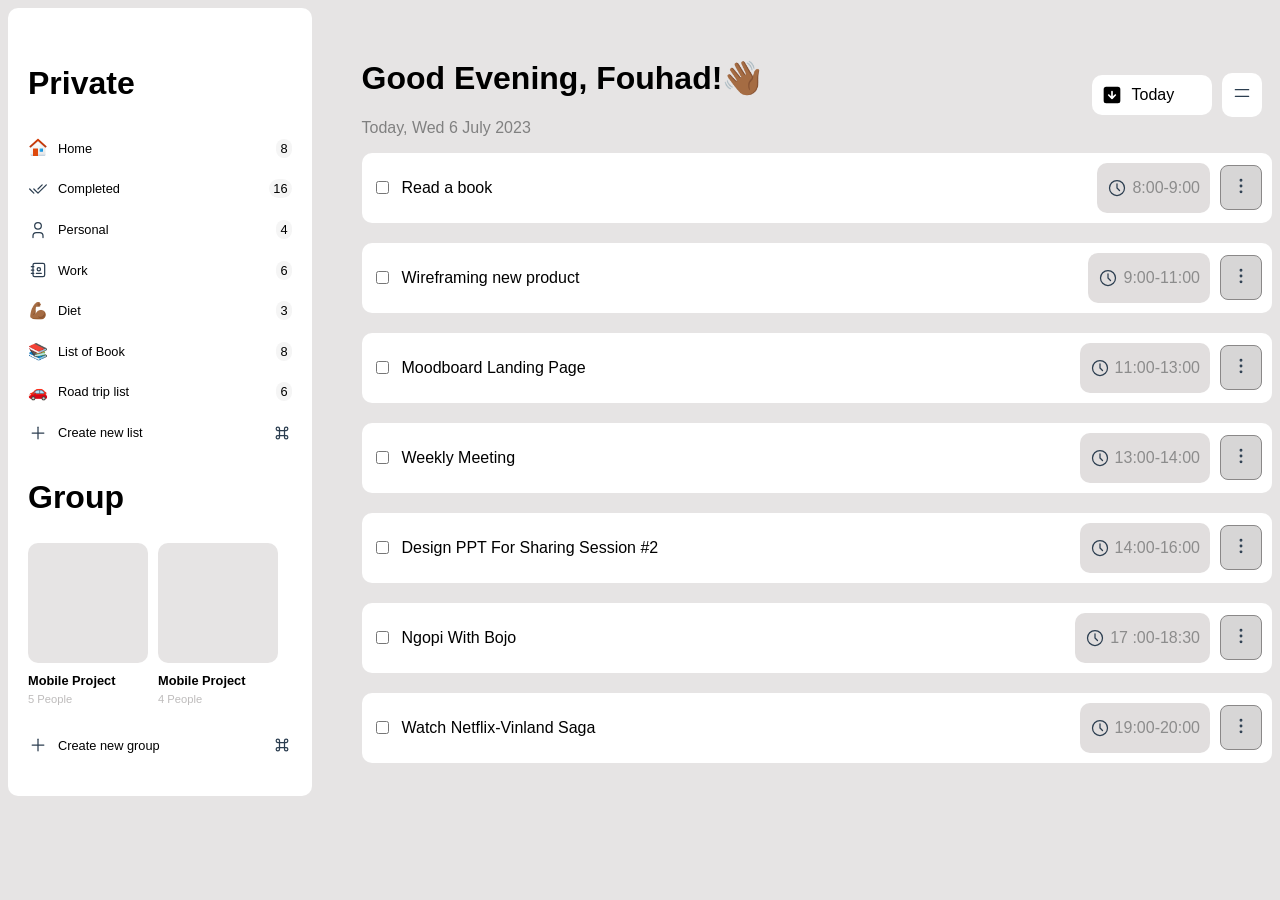
==== commit 46772156: "new changes" ====
--- a/index.html
+++ b/index.html
@@ -508,7 +508,7 @@
       <main>
         <div class="header-main">
           <div>
-            <h1 class="h1-main">Good Morning, Fouhad!👋🏾</h1>
+            <h1 class="h1-main">Good Evening, Fouhad!👋🏾</h1>
             <p class="p-main">Today, Wed 6 July 2023</p>
           </div>
           <section class="svj-main-container-section">
--- a/style.css
+++ b/style.css
@@ -16,7 +16,7 @@
 .list {
   display: flex;
   align-items: center;
-  width: 250px;
+  width: 100%;
   justify-content: space-between;
 }
 .list:hover {
@@ -40,6 +40,9 @@
   font-size: 0.8rem;
 }
 .nummbers-aside {
+  padding: 2px 4px;
+  border-radius: 20px;
+  background-color: rgb(245, 245, 245);
   font-size: 0.8rem;
 }
 .grid-container-section {
@@ -252,7 +255,7 @@
     width: 100%;
     height: 100%; */
     /* z-index: 10; */
-    background-color: rgba(0, 0, 0, 0.5);
+    color: rgba(0, 0, 0, 0.5);
   }
   /* .overlay:checked ~ .sidebar {
     display: block;
@@ -283,6 +286,7 @@
     padding-top: 0;
   }
   .h1-main {
+    font-size: 1.2rem;
     margin: 0;
   }
   .list-container {
@@ -300,6 +304,9 @@
   .h1-aside {
     /* text-align: center; */
     font-size: 2.5em;
+  }
+  .todo-list {
+    width: 100%;
   }
 }
 
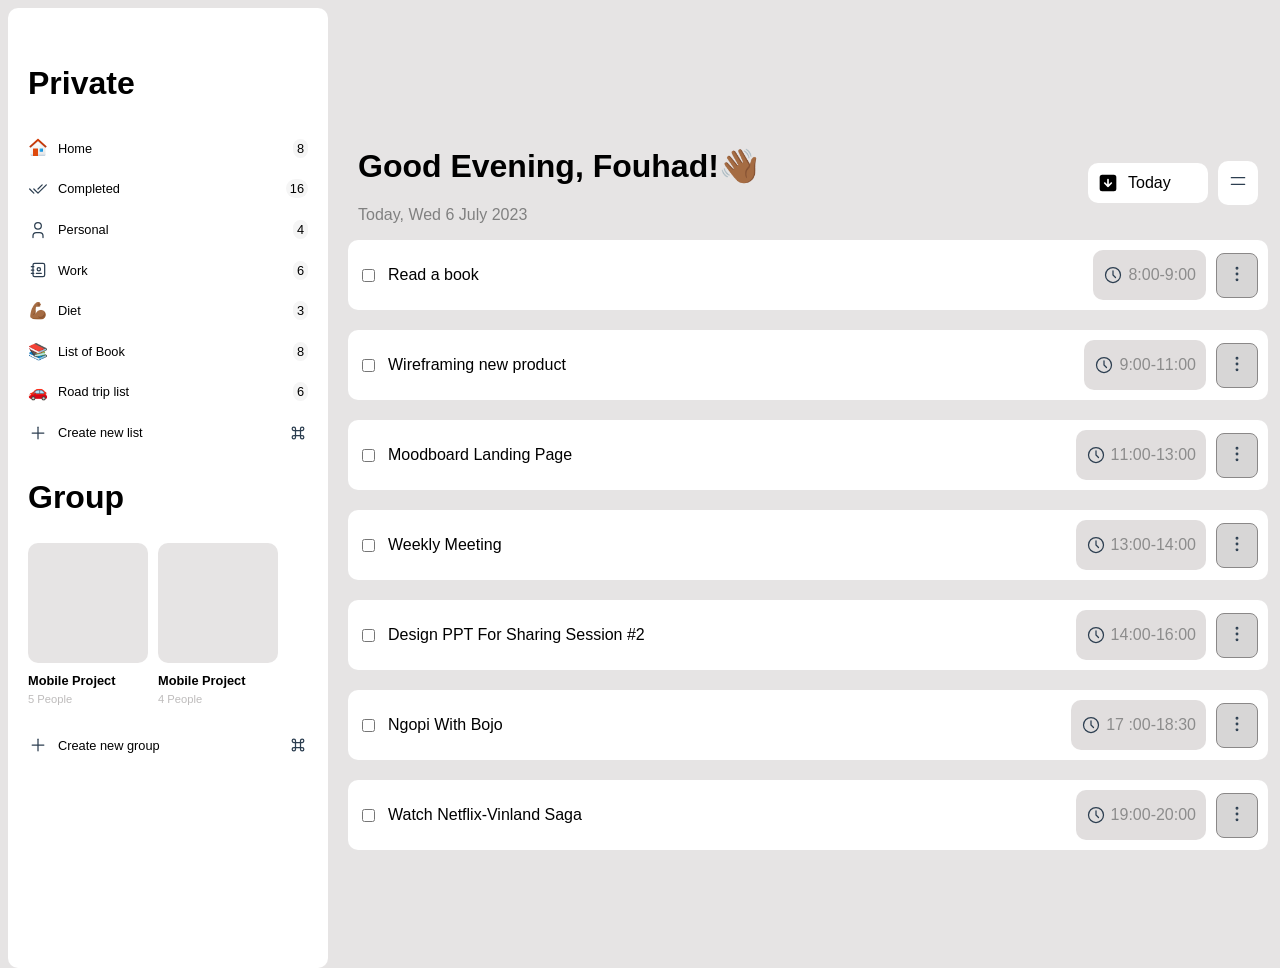
==== commit f7c54756: "positioning of the page" ====
--- a/index.html
+++ b/index.html
@@ -7,147 +7,16 @@
     <link rel="stylesheet" href="./style.css" />
   </head>
   <body>
-    <div class="list-container">
-      <input type="checkbox" id="check-sidebar" />
-      <label for="check-sidebar" id="label-sidebar">
-        <div id="btn">
-          <svg
-            xmlns="http://www.w3.org/2000/svg"
-            class="icon icon-tabler icon-tabler-menu-2"
-            width="34"
-            height="34"
-            viewBox="0 0 24 24"
-            stroke-width="1.5"
-            stroke="#2c3e50"
-            fill="none"
-            stroke-linecap="round"
-            stroke-linejoin="round"
-          >
-            <path stroke="none" d="M0 0h24v24H0z" fill="none" />
-            <path d="M4 6l16 0" />
-            <path d="M4 12l16 0" />
-            <path d="M4 18l16 0" />
-          </svg>
-        </div>
-        <div id="cancel">
-          <svg
-            xmlns="http://www.w3.org/2000/svg"
-            class="icon icon-tabler icon-tabler-x"
-            width="34"
-            height="34"
-            viewBox="0 0 24 24"
-            stroke-width="1.5"
-            stroke="#2c3e50"
-            fill="none"
-            stroke-linecap="round"
-            stroke-linejoin="round"
-          >
-            <path stroke="none" d="M0 0h24v24H0z" fill="none" />
-            <path d="M18 6l-12 12" />
-            <path d="M6 6l12 12" />
-          </svg>
-        </div>
-      </label>
-      <!-- <div class="sibebar-bg"> -->
-      <!-- <div class="overlay"> -->
-      <aside class="sidebar">
-        <h1 class="h1-aside">Private</h1>
-        <div class="list">
-          <div class="svj-container">
+    <div class="positioning-container">
+      <div class="list-container">
+        <input type="checkbox" id="check-sidebar" />
+        <label for="check-sidebar" id="label-sidebar">
+          <div id="btn">
             <svg
               xmlns="http://www.w3.org/2000/svg"
-              x="0px"
-              y="0px"
-              width="20"
-              height="20"
-              viewBox="0 0 48 48"
-            >
-              <linearGradient
-                id="jv689zNUBazMNK6AOyXtga_wFfu6zXx15Yk_gr1"
-                x1="6"
-                x2="42"
-                y1="41"
-                y2="41"
-                gradientUnits="userSpaceOnUse"
-              >
-                <stop offset="0" stop-color="#c8d3de"></stop>
-                <stop offset="1" stop-color="#c8d3de"></stop>
-              </linearGradient>
-              <path
-                fill="url(#jv689zNUBazMNK6AOyXtga_wFfu6zXx15Yk_gr1)"
-                d="M42,39H6v2c0,1.105,0.895,2,2,2h32c1.105,0,2-0.895,2-2V39z"
-              ></path>
-              <linearGradient
-                id="jv689zNUBazMNK6AOyXtgb_wFfu6zXx15Yk_gr2"
-                x1="14.095"
-                x2="31.385"
-                y1="10.338"
-                y2="43.787"
-                gradientUnits="userSpaceOnUse"
-              >
-                <stop offset="0" stop-color="#fcfcfc"></stop>
-                <stop offset=".495" stop-color="#f4f4f4"></stop>
-                <stop offset=".946" stop-color="#e8e8e8"></stop>
-                <stop offset="1" stop-color="#e8e8e8"></stop>
-              </linearGradient>
-              <path
-                fill="url(#jv689zNUBazMNK6AOyXtgb_wFfu6zXx15Yk_gr2)"
-                d="M42,39H6V20L24,3l18,17V39z"
-              ></path>
-              <path
-                fill="#de490d"
-                d="M13,25h10c0.552,0,1,0.448,1,1v17H12V26C12,25.448,12.448,25,13,25z"
-              ></path>
-              <path
-                d="M24,4c-0.474,0-0.948,0.168-1.326,0.503l-5.359,4.811L6,20v5.39L24,9.428L42,25.39V20L30.685,9.314	l-5.359-4.811C24.948,4.168,24.474,4,24,4z"
-                opacity=".05"
-              ></path>
-              <path
-                d="M24,3c-0.474,0-0.948,0.167-1.326,0.5l-5.359,4.784L6,18.909v5.359L24,8.397l18,15.871v-5.359	L30.685,8.284L25.326,3.5C24.948,3.167,24.474,3,24,3z"
-                opacity=".07"
-              ></path>
-              <linearGradient
-                id="jv689zNUBazMNK6AOyXtgc_wFfu6zXx15Yk_gr3"
-                x1="24"
-                x2="24"
-                y1="1.684"
-                y2="23.696"
-                gradientUnits="userSpaceOnUse"
-              >
-                <stop offset="0" stop-color="#d43a02"></stop>
-                <stop offset="1" stop-color="#b9360c"></stop>
-              </linearGradient>
-              <path
-                fill="url(#jv689zNUBazMNK6AOyXtgc_wFfu6zXx15Yk_gr3)"
-                d="M44.495,19.507L25.326,2.503C24.948,2.168,24.474,2,24,2s-0.948,0.168-1.326,0.503	L3.505,19.507c-0.42,0.374-0.449,1.02-0.064,1.43l1.636,1.745c0.369,0.394,0.984,0.424,1.39,0.067L24,7.428L41.533,22.75	c0.405,0.356,1.021,0.327,1.39-0.067l1.636-1.745C44.944,20.527,44.915,19.881,44.495,19.507z"
-              ></path>
-              <linearGradient
-                id="jv689zNUBazMNK6AOyXtgd_wFfu6zXx15Yk_gr4"
-                x1="28.05"
-                x2="35.614"
-                y1="25.05"
-                y2="32.614"
-                gradientUnits="userSpaceOnUse"
-              >
-                <stop offset="0" stop-color="#33bef0"></stop>
-                <stop offset="1" stop-color="#0a85d9"></stop>
-              </linearGradient>
-              <path
-                fill="url(#jv689zNUBazMNK6AOyXtgd_wFfu6zXx15Yk_gr4)"
-                d="M29,25h6c0.552,0,1,0.448,1,1v6c0,0.552-0.448,1-1,1h-6c-0.552,0-1-0.448-1-1v-6	C28,25.448,28.448,25,29,25z"
-              ></path>
-            </svg>
-            <p class="p-aside">Home</p>
-          </div>
-          <div class="nummbers-aside">8</div>
-        </div>
-        <div class="list">
-          <div class="svj-container">
-            <svg
-              xmlns="http://www.w3.org/2000/svg"
-              class="icon icon-tabler icon-tabler-checks"
-              width="20"
-              height="20"
+              class="icon icon-tabler icon-tabler-menu-2"
+              width="34"
+              height="34"
               viewBox="0 0 24 24"
               stroke-width="1.5"
               stroke="#2c3e50"
@@ -156,20 +25,17 @@
               stroke-linejoin="round"
             >
               <path stroke="none" d="M0 0h24v24H0z" fill="none" />
-              <path d="M7 12l5 5l10 -10" />
-              <path d="M2 12l5 5m5 -5l5 -5" />
+              <path d="M4 6l16 0" />
+              <path d="M4 12l16 0" />
+              <path d="M4 18l16 0" />
             </svg>
-            <p class="p-aside">Completed</p>
-          </div>
-          <div class="nummbers-aside">16</div>
-        </div>
-        <div class="list">
-          <div class="svj-container">
+          </div>
+          <div id="cancel">
             <svg
               xmlns="http://www.w3.org/2000/svg"
-              class="icon icon-tabler icon-tabler-user"
-              width="20"
-              height="20"
+              class="icon icon-tabler icon-tabler-x"
+              width="34"
+              height="34"
               viewBox="0 0 24 24"
               stroke-width="1.5"
               stroke="#2c3e50"
@@ -178,164 +44,17 @@
               stroke-linejoin="round"
             >
               <path stroke="none" d="M0 0h24v24H0z" fill="none" />
-              <path d="M8 7a4 4 0 1 0 8 0a4 4 0 0 0 -8 0" />
-              <path d="M6 21v-2a4 4 0 0 1 4 -4h4a4 4 0 0 1 4 4v2" />
+              <path d="M18 6l-12 12" />
+              <path d="M6 6l12 12" />
             </svg>
-            <p class="p-aside">Personal</p>
-          </div>
-          <div class="nummbers-aside">4</div>
-        </div>
-        <div class="list">
-          <div class="svj-container">
-            <svg
-              xmlns="http://www.w3.org/2000/svg"
-              class="icon icon-tabler icon-tabler-address-book"
-              width="20"
-              height="20"
-              viewBox="0 0 24 24"
-              stroke-width="1.5"
-              stroke="#2c3e50"
-              fill="none"
-              stroke-linecap="round"
-              stroke-linejoin="round"
-            >
-              <path stroke="none" d="M0 0h24v24H0z" fill="none" />
-              <path
-                d="M20 6v12a2 2 0 0 1 -2 2h-10a2 2 0 0 1 -2 -2v-12a2 2 0 0 1 2 -2h10a2 2 0 0 1 2 2z"
-              />
-              <path d="M10 16h6" />
-              <path d="M13 11m-2 0a2 2 0 1 0 4 0a2 2 0 1 0 -4 0" />
-              <path d="M4 8h3" />
-              <path d="M4 12h3" />
-              <path d="M4 16h3" />
-            </svg>
-            <p class="p-aside">Work</p>
-          </div>
-          <div class="nummbers-aside">6</div>
-        </div>
-        <div class="list">
-          <div class="svj-container">
-            <div>💪🏾</div>
-            <p class="p-aside">Diet</p>
-          </div>
-          <div class="nummbers-aside">3</div>
-        </div>
-        <div class="list">
-          <div class="svj-container">
-            <div>📚</div>
-            <p class="p-aside">List of Book</p>
-          </div>
-          <div class="nummbers-aside">8</div>
-        </div>
-        <div class="list">
-          <div class="svj-container">
-            <div>🚗</div>
-            <p class="p-aside">Road trip list</p>
-          </div>
-          <div class="nummbers-aside">6</div>
-        </div>
-        <div class="list" id="list-id">
-          <div class="svj-container">
-            <svg
-              xmlns="http://www.w3.org/2000/svg"
-              class="icon icon-tabler icon-tabler-plus"
-              width="20"
-              height="20"
-              viewBox="0 0 24 24"
-              stroke-width="1.5"
-              stroke="#2c3e50"
-              fill="none"
-              stroke-linecap="round"
-              stroke-linejoin="round"
-            >
-              <path stroke="none" d="M0 0h24v24H0z" fill="none" />
-              <path d="M12 5l0 14" />
-              <path d="M5 12l14 0" />
-            </svg>
-            <p class="p-aside">Create new list</p>
-          </div>
-          <svg
-            xmlns="http://www.w3.org/2000/svg"
-            class="icon icon-tabler icon-tabler-command"
-            width="20"
-            height="20"
-            viewBox="0 0 24 24"
-            stroke-width="1.5"
-            stroke="#2c3e50"
-            fill="none"
-            stroke-linecap="round"
-            stroke-linejoin="round"
-          >
-            <path stroke="none" d="M0 0h24v24H0z" fill="none" />
-            <path
-              d="M7 9a2 2 0 1 1 2 -2v10a2 2 0 1 1 -2 -2h10a2 2 0 1 1 -2 2v-10a2 2 0 1 1 2 2h-10"
-            />
-          </svg>
-          <!-- <div class="nummbers-aside">L</div>  -->
-        </div>
-        <h1 class="h1-aside">Group</h1>
-        <section class="grid-container-section">
-          <div class="grid-container">
-            <div class="grid"></div>
-            <div class="grid"></div>
-          </div>
-          <div class="grid-container">
-            <div>
-              <h2 class="h2-group">Mobile Project</h2>
-              <div class="ph2-group">5 People</div>
-            </div>
-            <div>
-              <h2 class="h2-group">Mobile Project</h2>
-              <div class="ph2-group">4 People</div>
-            </div>
-          </div>
-        </section>
-        <div class="list" id="list-id">
-          <div class="svj-container">
-            <svg
-              xmlns="http://www.w3.org/2000/svg"
-              class="icon icon-tabler icon-tabler-plus"
-              width="20"
-              height="20"
-              viewBox="0 0 24 24"
-              stroke-width="1.5"
-              stroke="#2c3e50"
-              fill="none"
-              stroke-linecap="round"
-              stroke-linejoin="round"
-            >
-              <path stroke="none" d="M0 0h24v24H0z" fill="none" />
-              <path d="M12 5l0 14" />
-              <path d="M5 12l14 0" />
-            </svg>
-            <p class="p-aside">Create new group</p>
-          </div>
-          <svg
-            xmlns="http://www.w3.org/2000/svg"
-            class="icon icon-tabler icon-tabler-command"
-            width="20"
-            height="20"
-            viewBox="0 0 24 24"
-            stroke-width="1.5"
-            stroke="#2c3e50"
-            fill="none"
-            stroke-linecap="round"
-            stroke-linejoin="round"
-          >
-            <path stroke="none" d="M0 0h24v24H0z" fill="none" />
-            <path
-              d="M7 9a2 2 0 1 1 2 -2v10a2 2 0 1 1 -2 -2h10a2 2 0 1 1 -2 2v-10a2 2 0 1 1 2 2h-10"
-            />
-          </svg>
-          <!-- <div class="nummbers-aside">L</div>  -->
-        </div>
-      </aside>
-      <!-- </div> -->
-      <!-- <label for="check-sidebar"> -->
-      <div class="sidebar-icon">
-        <ul>
-          <label for="check-sidebar" id="label-sidebar">
-            <li class="li-icon">
+          </div>
+        </label>
+        <!-- <div class="sibebar-bg"> -->
+        <!-- <div class="overlay"> -->
+        <aside class="sidebar">
+          <h1 class="h1-aside">Private</h1>
+          <div class="list">
+            <div class="svj-container">
               <svg
                 xmlns="http://www.w3.org/2000/svg"
                 x="0px"
@@ -419,8 +138,12 @@
                   d="M29,25h6c0.552,0,1,0.448,1,1v6c0,0.552-0.448,1-1,1h-6c-0.552,0-1-0.448-1-1v-6	C28,25.448,28.448,25,29,25z"
                 ></path>
               </svg>
-            </li>
-            <li class="li-icon">
+              <p class="p-aside">Home</p>
+            </div>
+            <div class="nummbers-aside">8</div>
+          </div>
+          <div class="list">
+            <div class="svj-container">
               <svg
                 xmlns="http://www.w3.org/2000/svg"
                 class="icon icon-tabler icon-tabler-checks"
@@ -437,8 +160,12 @@
                 <path d="M7 12l5 5l10 -10" />
                 <path d="M2 12l5 5m5 -5l5 -5" />
               </svg>
-            </li>
-            <li class="li-icon">
+              <p class="p-aside">Completed</p>
+            </div>
+            <div class="nummbers-aside">16</div>
+          </div>
+          <div class="list">
+            <div class="svj-container">
               <svg
                 xmlns="http://www.w3.org/2000/svg"
                 class="icon icon-tabler icon-tabler-user"
@@ -455,8 +182,12 @@
                 <path d="M8 7a4 4 0 1 0 8 0a4 4 0 0 0 -8 0" />
                 <path d="M6 21v-2a4 4 0 0 1 4 -4h4a4 4 0 0 1 4 4v2" />
               </svg>
-            </li>
-            <li class="li-icon">
+              <p class="p-aside">Personal</p>
+            </div>
+            <div class="nummbers-aside">4</div>
+          </div>
+          <div class="list">
+            <div class="svj-container">
               <svg
                 xmlns="http://www.w3.org/2000/svg"
                 class="icon icon-tabler icon-tabler-address-book"
@@ -479,11 +210,33 @@
                 <path d="M4 12h3" />
                 <path d="M4 16h3" />
               </svg>
-            </li>
-            <li class="li-icon">💪🏾</li>
-            <li class="li-icon">📚</li>
-            <li class="li-icon">🚗</li>
-            <li class="li-icon">
+              <p class="p-aside">Work</p>
+            </div>
+            <div class="nummbers-aside">6</div>
+          </div>
+          <div class="list">
+            <div class="svj-container">
+              <div>💪🏾</div>
+              <p class="p-aside">Diet</p>
+            </div>
+            <div class="nummbers-aside">3</div>
+          </div>
+          <div class="list">
+            <div class="svj-container">
+              <div>📚</div>
+              <p class="p-aside">List of Book</p>
+            </div>
+            <div class="nummbers-aside">8</div>
+          </div>
+          <div class="list">
+            <div class="svj-container">
+              <div>🚗</div>
+              <p class="p-aside">Road trip list</p>
+            </div>
+            <div class="nummbers-aside">6</div>
+          </div>
+          <div class="list" id="list-id">
+            <div class="svj-container">
               <svg
                 xmlns="http://www.w3.org/2000/svg"
                 class="icon icon-tabler icon-tabler-plus"
@@ -500,23 +253,49 @@
                 <path d="M12 5l0 14" />
                 <path d="M5 12l14 0" />
               </svg>
-            </li>
-          </label>
-        </ul>
-      </div>
-
-      <main>
-        <div class="header-main">
-          <div>
-            <h1 class="h1-main">Good Evening, Fouhad!👋🏾</h1>
-            <p class="p-main">Today, Wed 6 July 2023</p>
-          </div>
-          <section class="svj-main-container-section">
-            <div class="svj-main-container">
-              <!-- <button class="svj-main-button"></button> -->
+              <p class="p-aside">Create new list</p>
+            </div>
+            <svg
+              xmlns="http://www.w3.org/2000/svg"
+              class="icon icon-tabler icon-tabler-command"
+              width="20"
+              height="20"
+              viewBox="0 0 24 24"
+              stroke-width="1.5"
+              stroke="#2c3e50"
+              fill="none"
+              stroke-linecap="round"
+              stroke-linejoin="round"
+            >
+              <path stroke="none" d="M0 0h24v24H0z" fill="none" />
+              <path
+                d="M7 9a2 2 0 1 1 2 -2v10a2 2 0 1 1 -2 -2h10a2 2 0 1 1 -2 2v-10a2 2 0 1 1 2 2h-10"
+              />
+            </svg>
+            <!-- <div class="nummbers-aside">L</div>  -->
+          </div>
+          <h1 class="h1-aside">Group</h1>
+          <section class="grid-container-section">
+            <div class="grid-container">
+              <div class="grid"></div>
+              <div class="grid"></div>
+            </div>
+            <div class="grid-container">
+              <div>
+                <h2 class="h2-group">Mobile Project</h2>
+                <div class="ph2-group">5 People</div>
+              </div>
+              <div>
+                <h2 class="h2-group">Mobile Project</h2>
+                <div class="ph2-group">4 People</div>
+              </div>
+            </div>
+          </section>
+          <div class="list" id="list-id">
+            <div class="svj-container">
               <svg
                 xmlns="http://www.w3.org/2000/svg"
-                class="icon icon-tabler icon-tabler-square-arrow-down-filled"
+                class="icon icon-tabler icon-tabler-plus"
                 width="20"
                 height="20"
                 viewBox="0 0 24 24"
@@ -527,39 +306,260 @@
                 stroke-linejoin="round"
               >
                 <path stroke="none" d="M0 0h24v24H0z" fill="none" />
-                <path
-                  d="M19 2a3 3 0 0 1 3 3v14a3 3 0 0 1 -3 3h-14a3 3 0 0 1 -3 -3v-14a3 3 0 0 1 3 -3zm-7 5a1 1 0 0 0 -1 1v5.585l-2.293 -2.292l-.094 -.083a1 1 0 0 0 -1.32 1.497l4 4l.094 .083l.092 .064l.098 .052l.11 .044l.112 .03l.126 .017l.075 .003l.117 -.007l.149 -.029l.105 -.035l.113 -.054l.111 -.071a.939 .939 0 0 0 .112 -.097l4 -4l.083 -.094a1 1 0 0 0 -.083 -1.32l-.094 -.083a1 1 0 0 0 -1.32 .083l-2.293 2.292v-5.585l-.007 -.117a1 1 0 0 0 -.993 -.883z"
-                  stroke-width="0"
-                  fill="currentColor"
-                />
+                <path d="M12 5l0 14" />
+                <path d="M5 12l14 0" />
               </svg>
-              <p class="svj-main-txt">Today</p>
-            </div>
-            <div class="svj-main-container-2">
-              <svg
-                xmlns="http://www.w3.org/2000/svg"
-                class="icon icon-tabler icon-tabler-menu"
-                width="20"
-                height="20"
-                viewBox="0 0 24 24"
-                stroke-width="1.5"
-                stroke="#2c3e50"
-                fill="none"
-                stroke-linecap="round"
-                stroke-linejoin="round"
-              >
-                <path stroke="none" d="M0 0h24v24H0z" fill="none" />
-                <path d="M4 8l16 0" />
-                <path d="M4 16l16 0" />
-              </svg>
-            </div>
-          </section>
+              <p class="p-aside">Create new group</p>
+            </div>
+            <svg
+              xmlns="http://www.w3.org/2000/svg"
+              class="icon icon-tabler icon-tabler-command"
+              width="20"
+              height="20"
+              viewBox="0 0 24 24"
+              stroke-width="1.5"
+              stroke="#2c3e50"
+              fill="none"
+              stroke-linecap="round"
+              stroke-linejoin="round"
+            >
+              <path stroke="none" d="M0 0h24v24H0z" fill="none" />
+              <path
+                d="M7 9a2 2 0 1 1 2 -2v10a2 2 0 1 1 -2 -2h10a2 2 0 1 1 -2 2v-10a2 2 0 1 1 2 2h-10"
+              />
+            </svg>
+            <!-- <div class="nummbers-aside">L</div>  -->
+          </div>
+        </aside>
+        <!-- </div> -->
+        <!-- <label for="check-sidebar"> -->
+        <div class="sidebar-icon">
+          <ul>
+            <label for="check-sidebar" id="label-sidebar">
+              <li class="li-icon">
+                <svg
+                  xmlns="http://www.w3.org/2000/svg"
+                  x="0px"
+                  y="0px"
+                  width="20"
+                  height="20"
+                  viewBox="0 0 48 48"
+                >
+                  <linearGradient
+                    id="jv689zNUBazMNK6AOyXtga_wFfu6zXx15Yk_gr1"
+                    x1="6"
+                    x2="42"
+                    y1="41"
+                    y2="41"
+                    gradientUnits="userSpaceOnUse"
+                  >
+                    <stop offset="0" stop-color="#c8d3de"></stop>
+                    <stop offset="1" stop-color="#c8d3de"></stop>
+                  </linearGradient>
+                  <path
+                    fill="url(#jv689zNUBazMNK6AOyXtga_wFfu6zXx15Yk_gr1)"
+                    d="M42,39H6v2c0,1.105,0.895,2,2,2h32c1.105,0,2-0.895,2-2V39z"
+                  ></path>
+                  <linearGradient
+                    id="jv689zNUBazMNK6AOyXtgb_wFfu6zXx15Yk_gr2"
+                    x1="14.095"
+                    x2="31.385"
+                    y1="10.338"
+                    y2="43.787"
+                    gradientUnits="userSpaceOnUse"
+                  >
+                    <stop offset="0" stop-color="#fcfcfc"></stop>
+                    <stop offset=".495" stop-color="#f4f4f4"></stop>
+                    <stop offset=".946" stop-color="#e8e8e8"></stop>
+                    <stop offset="1" stop-color="#e8e8e8"></stop>
+                  </linearGradient>
+                  <path
+                    fill="url(#jv689zNUBazMNK6AOyXtgb_wFfu6zXx15Yk_gr2)"
+                    d="M42,39H6V20L24,3l18,17V39z"
+                  ></path>
+                  <path
+                    fill="#de490d"
+                    d="M13,25h10c0.552,0,1,0.448,1,1v17H12V26C12,25.448,12.448,25,13,25z"
+                  ></path>
+                  <path
+                    d="M24,4c-0.474,0-0.948,0.168-1.326,0.503l-5.359,4.811L6,20v5.39L24,9.428L42,25.39V20L30.685,9.314	l-5.359-4.811C24.948,4.168,24.474,4,24,4z"
+                    opacity=".05"
+                  ></path>
+                  <path
+                    d="M24,3c-0.474,0-0.948,0.167-1.326,0.5l-5.359,4.784L6,18.909v5.359L24,8.397l18,15.871v-5.359	L30.685,8.284L25.326,3.5C24.948,3.167,24.474,3,24,3z"
+                    opacity=".07"
+                  ></path>
+                  <linearGradient
+                    id="jv689zNUBazMNK6AOyXtgc_wFfu6zXx15Yk_gr3"
+                    x1="24"
+                    x2="24"
+                    y1="1.684"
+                    y2="23.696"
+                    gradientUnits="userSpaceOnUse"
+                  >
+                    <stop offset="0" stop-color="#d43a02"></stop>
+                    <stop offset="1" stop-color="#b9360c"></stop>
+                  </linearGradient>
+                  <path
+                    fill="url(#jv689zNUBazMNK6AOyXtgc_wFfu6zXx15Yk_gr3)"
+                    d="M44.495,19.507L25.326,2.503C24.948,2.168,24.474,2,24,2s-0.948,0.168-1.326,0.503	L3.505,19.507c-0.42,0.374-0.449,1.02-0.064,1.43l1.636,1.745c0.369,0.394,0.984,0.424,1.39,0.067L24,7.428L41.533,22.75	c0.405,0.356,1.021,0.327,1.39-0.067l1.636-1.745C44.944,20.527,44.915,19.881,44.495,19.507z"
+                  ></path>
+                  <linearGradient
+                    id="jv689zNUBazMNK6AOyXtgd_wFfu6zXx15Yk_gr4"
+                    x1="28.05"
+                    x2="35.614"
+                    y1="25.05"
+                    y2="32.614"
+                    gradientUnits="userSpaceOnUse"
+                  >
+                    <stop offset="0" stop-color="#33bef0"></stop>
+                    <stop offset="1" stop-color="#0a85d9"></stop>
+                  </linearGradient>
+                  <path
+                    fill="url(#jv689zNUBazMNK6AOyXtgd_wFfu6zXx15Yk_gr4)"
+                    d="M29,25h6c0.552,0,1,0.448,1,1v6c0,0.552-0.448,1-1,1h-6c-0.552,0-1-0.448-1-1v-6	C28,25.448,28.448,25,29,25z"
+                  ></path>
+                </svg>
+              </li>
+              <li class="li-icon">
+                <svg
+                  xmlns="http://www.w3.org/2000/svg"
+                  class="icon icon-tabler icon-tabler-checks"
+                  width="20"
+                  height="20"
+                  viewBox="0 0 24 24"
+                  stroke-width="1.5"
+                  stroke="#2c3e50"
+                  fill="none"
+                  stroke-linecap="round"
+                  stroke-linejoin="round"
+                >
+                  <path stroke="none" d="M0 0h24v24H0z" fill="none" />
+                  <path d="M7 12l5 5l10 -10" />
+                  <path d="M2 12l5 5m5 -5l5 -5" />
+                </svg>
+              </li>
+              <li class="li-icon">
+                <svg
+                  xmlns="http://www.w3.org/2000/svg"
+                  class="icon icon-tabler icon-tabler-user"
+                  width="20"
+                  height="20"
+                  viewBox="0 0 24 24"
+                  stroke-width="1.5"
+                  stroke="#2c3e50"
+                  fill="none"
+                  stroke-linecap="round"
+                  stroke-linejoin="round"
+                >
+                  <path stroke="none" d="M0 0h24v24H0z" fill="none" />
+                  <path d="M8 7a4 4 0 1 0 8 0a4 4 0 0 0 -8 0" />
+                  <path d="M6 21v-2a4 4 0 0 1 4 -4h4a4 4 0 0 1 4 4v2" />
+                </svg>
+              </li>
+              <li class="li-icon">
+                <svg
+                  xmlns="http://www.w3.org/2000/svg"
+                  class="icon icon-tabler icon-tabler-address-book"
+                  width="20"
+                  height="20"
+                  viewBox="0 0 24 24"
+                  stroke-width="1.5"
+                  stroke="#2c3e50"
+                  fill="none"
+                  stroke-linecap="round"
+                  stroke-linejoin="round"
+                >
+                  <path stroke="none" d="M0 0h24v24H0z" fill="none" />
+                  <path
+                    d="M20 6v12a2 2 0 0 1 -2 2h-10a2 2 0 0 1 -2 -2v-12a2 2 0 0 1 2 -2h10a2 2 0 0 1 2 2z"
+                  />
+                  <path d="M10 16h6" />
+                  <path d="M13 11m-2 0a2 2 0 1 0 4 0a2 2 0 1 0 -4 0" />
+                  <path d="M4 8h3" />
+                  <path d="M4 12h3" />
+                  <path d="M4 16h3" />
+                </svg>
+              </li>
+              <li class="li-icon">💪🏾</li>
+              <li class="li-icon">📚</li>
+              <li class="li-icon">🚗</li>
+              <li class="li-icon">
+                <svg
+                  xmlns="http://www.w3.org/2000/svg"
+                  class="icon icon-tabler icon-tabler-plus"
+                  width="20"
+                  height="20"
+                  viewBox="0 0 24 24"
+                  stroke-width="1.5"
+                  stroke="#2c3e50"
+                  fill="none"
+                  stroke-linecap="round"
+                  stroke-linejoin="round"
+                >
+                  <path stroke="none" d="M0 0h24v24H0z" fill="none" />
+                  <path d="M12 5l0 14" />
+                  <path d="M5 12l14 0" />
+                </svg>
+              </li>
+            </label>
+          </ul>
         </div>
-        <div class="todo-list-container">
-          <div class="todo-list">
-            <div class="svj-todo-container">
-              <input type="checkbox" id="read a book" />
-              <!-- <svg
+
+        <main>
+          <div class="header-main">
+            <div>
+              <h1 class="h1-main">Good Evening, Fouhad!👋🏾</h1>
+              <p class="p-main">Today, Wed 6 July 2023</p>
+            </div>
+            <section class="svj-main-container-section">
+              <div class="svj-main-container">
+                <!-- <button class="svj-main-button"></button> -->
+                <svg
+                  xmlns="http://www.w3.org/2000/svg"
+                  class="icon icon-tabler icon-tabler-square-arrow-down-filled"
+                  width="20"
+                  height="20"
+                  viewBox="0 0 24 24"
+                  stroke-width="1.5"
+                  stroke="#2c3e50"
+                  fill="none"
+                  stroke-linecap="round"
+                  stroke-linejoin="round"
+                >
+                  <path stroke="none" d="M0 0h24v24H0z" fill="none" />
+                  <path
+                    d="M19 2a3 3 0 0 1 3 3v14a3 3 0 0 1 -3 3h-14a3 3 0 0 1 -3 -3v-14a3 3 0 0 1 3 -3zm-7 5a1 1 0 0 0 -1 1v5.585l-2.293 -2.292l-.094 -.083a1 1 0 0 0 -1.32 1.497l4 4l.094 .083l.092 .064l.098 .052l.11 .044l.112 .03l.126 .017l.075 .003l.117 -.007l.149 -.029l.105 -.035l.113 -.054l.111 -.071a.939 .939 0 0 0 .112 -.097l4 -4l.083 -.094a1 1 0 0 0 -.083 -1.32l-.094 -.083a1 1 0 0 0 -1.32 .083l-2.293 2.292v-5.585l-.007 -.117a1 1 0 0 0 -.993 -.883z"
+                    stroke-width="0"
+                    fill="currentColor"
+                  />
+                </svg>
+                <p class="svj-main-txt">Today</p>
+              </div>
+              <div class="svj-main-container-2">
+                <svg
+                  xmlns="http://www.w3.org/2000/svg"
+                  class="icon icon-tabler icon-tabler-menu"
+                  width="20"
+                  height="20"
+                  viewBox="0 0 24 24"
+                  stroke-width="1.5"
+                  stroke="#2c3e50"
+                  fill="none"
+                  stroke-linecap="round"
+                  stroke-linejoin="round"
+                >
+                  <path stroke="none" d="M0 0h24v24H0z" fill="none" />
+                  <path d="M4 8l16 0" />
+                  <path d="M4 16l16 0" />
+                </svg>
+              </div>
+            </section>
+          </div>
+          <div class="todo-list-container">
+            <div class="todo-list">
+              <div class="svj-todo-container">
+                <!-- <svg
               xmlns="http://www.w3.org/2000/svg"
               class="icon icon-tabler icon-tabler-square"
               width="20"
@@ -576,57 +576,58 @@
               d="M3 3m0 2a2 2 0 0 1 2 -2h14a2 2 0 0 1 2 2v14a2 2 0 0 1 -2 2h-14a2 2 0 0 1 -2 -2z"
               />
             </svg> -->
-              <label for="read a book">
+                <input type="checkbox" id="read a book" />
+                <!-- <label for="read a book"> -->
                 <p class="p-main2">Read a book</p>
-              </label>
-            </div>
-            <div class="time-container">
-              <div class="p-time-container">
-                <svg
-                  xmlns="http://www.w3.org/2000/svg"
-                  class="icon icon-tabler icon-tabler-clock"
-                  width="20"
-                  height="20"
-                  viewBox="0 0 24 24"
-                  stroke-width="1.5"
-                  stroke="#2c3e50"
-                  fill="none"
-                  stroke-linecap="round"
-                  stroke-linejoin="round"
-                >
-                  <path stroke="none" d="M0 0h24v24H0z" fill="none" />
-                  <path d="M3 12a9 9 0 1 0 18 0a9 9 0 0 0 -18 0" />
-                  <path d="M12 7v5l3 3" />
-                </svg>
+                <!-- </label> -->
+              </div>
+              <div class="time-container">
+                <div class="p-time-container">
+                  <svg
+                    xmlns="http://www.w3.org/2000/svg"
+                    class="icon icon-tabler icon-tabler-clock"
+                    width="20"
+                    height="20"
+                    viewBox="0 0 24 24"
+                    stroke-width="1.5"
+                    stroke="#2c3e50"
+                    fill="none"
+                    stroke-linecap="round"
+                    stroke-linejoin="round"
+                  >
+                    <path stroke="none" d="M0 0h24v24H0z" fill="none" />
+                    <path d="M3 12a9 9 0 1 0 18 0a9 9 0 0 0 -18 0" />
+                    <path d="M12 7v5l3 3" />
+                  </svg>
 
-                <p class="p-time">8:00-9:00</p>
-              </div>
-              <!-- <div class="dot-svj-container"> -->
-              <button class="svj-dot-button">
-                <svg
-                  xmlns="http://www.w3.org/2000/svg"
-                  class="icon icon-tabler icon-tabler-dots-vertical"
-                  width="20"
-                  height="20"
-                  viewBox="0 0 24 24"
-                  stroke-width="1.5"
-                  stroke="#2c3e50"
-                  fill="none"
-                  stroke-linecap="round"
-                  stroke-linejoin="round"
-                >
-                  <path stroke="none" d="M0 0h24v24H0z" fill="none" />
-                  <path d="M12 12m-1 0a1 1 0 1 0 2 0a1 1 0 1 0 -2 0" />
-                  <path d="M12 19m-1 0a1 1 0 1 0 2 0a1 1 0 1 0 -2 0" />
-                  <path d="M12 5m-1 0a1 1 0 1 0 2 0a1 1 0 1 0 -2 0" />
-                </svg>
-              </button>
-              <!-- </div> -->
-            </div>
-          </div>
-          <div class="todo-list">
-            <div class="svj-todo-container">
-              <!-- <svg
+                  <p class="p-time">8:00-9:00</p>
+                </div>
+                <!-- <div class="dot-svj-container"> -->
+                <button class="svj-dot-button">
+                  <svg
+                    xmlns="http://www.w3.org/2000/svg"
+                    class="icon icon-tabler icon-tabler-dots-vertical"
+                    width="20"
+                    height="20"
+                    viewBox="0 0 24 24"
+                    stroke-width="1.5"
+                    stroke="#2c3e50"
+                    fill="none"
+                    stroke-linecap="round"
+                    stroke-linejoin="round"
+                  >
+                    <path stroke="none" d="M0 0h24v24H0z" fill="none" />
+                    <path d="M12 12m-1 0a1 1 0 1 0 2 0a1 1 0 1 0 -2 0" />
+                    <path d="M12 19m-1 0a1 1 0 1 0 2 0a1 1 0 1 0 -2 0" />
+                    <path d="M12 5m-1 0a1 1 0 1 0 2 0a1 1 0 1 0 -2 0" />
+                  </svg>
+                </button>
+                <!-- </div> -->
+              </div>
+            </div>
+            <div class="todo-list">
+              <div class="svj-todo-container">
+                <!-- <svg
         xmlns="http://www.w3.org/2000/svg"
         class="icon icon-tabler icon-tabler-square"
         width="20"
@@ -643,57 +644,57 @@
         d="M3 3m0 2a2 2 0 0 1 2 -2h14a2 2 0 0 1 2 2v14a2 2 0 0 1 -2 2h-14a2 2 0 0 1 -2 -2z"
         />
       </svg> -->
-              <input type="checkbox" id="Wireframing" />
-              <label for="Wireframing">
+                <input type="checkbox" id="Wireframing" />
+                <!-- <label for="Wireframing"> -->
                 <p class="p-main2">Wireframing new product</p>
-              </label>
-            </div>
-            <div class="time-container">
-              <div class="p-time-container">
-                <svg
-                  xmlns="http://www.w3.org/2000/svg"
-                  class="icon icon-tabler icon-tabler-clock"
-                  width="20"
-                  height="20"
-                  viewBox="0 0 24 24"
-                  stroke-width="1.5"
-                  stroke="#2c3e50"
-                  fill="none"
-                  stroke-linecap="round"
-                  stroke-linejoin="round"
-                >
-                  <path stroke="none" d="M0 0h24v24H0z" fill="none" />
-                  <path d="M3 12a9 9 0 1 0 18 0a9 9 0 0 0 -18 0" />
-                  <path d="M12 7v5l3 3" />
-                </svg>
-                <p class="p-time">9:00-11:00</p>
-              </div>
-              <!-- <div class="dot-svj-container"> -->
-              <button class="svj-dot-button">
-                <svg
-                  xmlns="http://www.w3.org/2000/svg"
-                  class="icon icon-tabler icon-tabler-dots-vertical"
-                  width="20"
-                  height="20"
-                  viewBox="0 0 24 24"
-                  stroke-width="1.5"
-                  stroke="#2c3e50"
-                  fill="none"
-                  stroke-linecap="round"
-                  stroke-linejoin="round"
-                >
-                  <path stroke="none" d="M0 0h24v24H0z" fill="none" />
-                  <path d="M12 12m-1 0a1 1 0 1 0 2 0a1 1 0 1 0 -2 0" />
-                  <path d="M12 19m-1 0a1 1 0 1 0 2 0a1 1 0 1 0 -2 0" />
-                  <path d="M12 5m-1 0a1 1 0 1 0 2 0a1 1 0 1 0 -2 0" />
-                </svg>
-              </button>
-              <!-- </div> -->
-            </div>
-          </div>
-          <div class="todo-list">
-            <div class="svj-todo-container">
-              <!-- <svg
+                <!-- </label> -->
+              </div>
+              <div class="time-container">
+                <div class="p-time-container">
+                  <svg
+                    xmlns="http://www.w3.org/2000/svg"
+                    class="icon icon-tabler icon-tabler-clock"
+                    width="20"
+                    height="20"
+                    viewBox="0 0 24 24"
+                    stroke-width="1.5"
+                    stroke="#2c3e50"
+                    fill="none"
+                    stroke-linecap="round"
+                    stroke-linejoin="round"
+                  >
+                    <path stroke="none" d="M0 0h24v24H0z" fill="none" />
+                    <path d="M3 12a9 9 0 1 0 18 0a9 9 0 0 0 -18 0" />
+                    <path d="M12 7v5l3 3" />
+                  </svg>
+                  <p class="p-time">9:00-11:00</p>
+                </div>
+                <!-- <div class="dot-svj-container"> -->
+                <button class="svj-dot-button">
+                  <svg
+                    xmlns="http://www.w3.org/2000/svg"
+                    class="icon icon-tabler icon-tabler-dots-vertical"
+                    width="20"
+                    height="20"
+                    viewBox="0 0 24 24"
+                    stroke-width="1.5"
+                    stroke="#2c3e50"
+                    fill="none"
+                    stroke-linecap="round"
+                    stroke-linejoin="round"
+                  >
+                    <path stroke="none" d="M0 0h24v24H0z" fill="none" />
+                    <path d="M12 12m-1 0a1 1 0 1 0 2 0a1 1 0 1 0 -2 0" />
+                    <path d="M12 19m-1 0a1 1 0 1 0 2 0a1 1 0 1 0 -2 0" />
+                    <path d="M12 5m-1 0a1 1 0 1 0 2 0a1 1 0 1 0 -2 0" />
+                  </svg>
+                </button>
+                <!-- </div> -->
+              </div>
+            </div>
+            <div class="todo-list">
+              <div class="svj-todo-container">
+                <!-- <svg
     xmlns="http://www.w3.org/2000/svg"
     class="icon icon-tabler icon-tabler-square"
     width="20"
@@ -710,57 +711,57 @@
     d="M3 3m0 2a2 2 0 0 1 2 -2h14a2 2 0 0 1 2 2v14a2 2 0 0 1 -2 2h-14a2 2 0 0 1 -2 -2z"
     />
   </svg> -->
-              <input type="checkbox" id="Moodboard" />
-              <label for="Moodboard">
+                <input type="checkbox" id="Moodboard" />
+                <!-- <label for="Moodboard"> -->
                 <p class="p-main2">Moodboard Landing Page</p>
-              </label>
-            </div>
-            <div class="time-container">
-              <div class="p-time-container">
-                <svg
-                  xmlns="http://www.w3.org/2000/svg"
-                  class="icon icon-tabler icon-tabler-clock"
-                  width="20"
-                  height="20"
-                  viewBox="0 0 24 24"
-                  stroke-width="1.5"
-                  stroke="#2c3e50"
-                  fill="none"
-                  stroke-linecap="round"
-                  stroke-linejoin="round"
-                >
-                  <path stroke="none" d="M0 0h24v24H0z" fill="none" />
-                  <path d="M3 12a9 9 0 1 0 18 0a9 9 0 0 0 -18 0" />
-                  <path d="M12 7v5l3 3" />
-                </svg>
-                <p class="p-time">11:00-13:00</p>
-              </div>
-              <!-- <div class="dot-svj-container"> -->
-              <button class="svj-dot-button">
-                <svg
-                  xmlns="http://www.w3.org/2000/svg"
-                  class="icon icon-tabler icon-tabler-dots-vertical"
-                  width="20"
-                  height="20"
-                  viewBox="0 0 24 24"
-                  stroke-width="1.5"
-                  stroke="#2c3e50"
-                  fill="none"
-                  stroke-linecap="round"
-                  stroke-linejoin="round"
-                >
-                  <path stroke="none" d="M0 0h24v24H0z" fill="none" />
-                  <path d="M12 12m-1 0a1 1 0 1 0 2 0a1 1 0 1 0 -2 0" />
-                  <path d="M12 19m-1 0a1 1 0 1 0 2 0a1 1 0 1 0 -2 0" />
-                  <path d="M12 5m-1 0a1 1 0 1 0 2 0a1 1 0 1 0 -2 0" />
-                </svg>
-              </button>
-              <!-- </div> -->
-            </div>
-          </div>
-          <div class="todo-list">
-            <div class="svj-todo-container">
-              <!-- <svg
+                <!-- </label> -->
+              </div>
+              <div class="time-container">
+                <div class="p-time-container">
+                  <svg
+                    xmlns="http://www.w3.org/2000/svg"
+                    class="icon icon-tabler icon-tabler-clock"
+                    width="20"
+                    height="20"
+                    viewBox="0 0 24 24"
+                    stroke-width="1.5"
+                    stroke="#2c3e50"
+                    fill="none"
+                    stroke-linecap="round"
+                    stroke-linejoin="round"
+                  >
+                    <path stroke="none" d="M0 0h24v24H0z" fill="none" />
+                    <path d="M3 12a9 9 0 1 0 18 0a9 9 0 0 0 -18 0" />
+                    <path d="M12 7v5l3 3" />
+                  </svg>
+                  <p class="p-time">11:00-13:00</p>
+                </div>
+                <!-- <div class="dot-svj-container"> -->
+                <button class="svj-dot-button">
+                  <svg
+                    xmlns="http://www.w3.org/2000/svg"
+                    class="icon icon-tabler icon-tabler-dots-vertical"
+                    width="20"
+                    height="20"
+                    viewBox="0 0 24 24"
+                    stroke-width="1.5"
+                    stroke="#2c3e50"
+                    fill="none"
+                    stroke-linecap="round"
+                    stroke-linejoin="round"
+                  >
+                    <path stroke="none" d="M0 0h24v24H0z" fill="none" />
+                    <path d="M12 12m-1 0a1 1 0 1 0 2 0a1 1 0 1 0 -2 0" />
+                    <path d="M12 19m-1 0a1 1 0 1 0 2 0a1 1 0 1 0 -2 0" />
+                    <path d="M12 5m-1 0a1 1 0 1 0 2 0a1 1 0 1 0 -2 0" />
+                  </svg>
+                </button>
+                <!-- </div> -->
+              </div>
+            </div>
+            <div class="todo-list">
+              <div class="svj-todo-container">
+                <!-- <svg
     xmlns="http://www.w3.org/2000/svg"
     class="icon icon-tabler icon-tabler-square"
     width="20"
@@ -777,57 +778,57 @@
     d="M3 3m0 2a2 2 0 0 1 2 -2h14a2 2 0 0 1 2 2v14a2 2 0 0 1 -2 2h-14a2 2 0 0 1 -2 -2z"
     />
   </svg> -->
-              <input type="checkbox" id="Weekly" />
-              <label for="Weekly">
+                <input type="checkbox" id="Weekly" />
+                <!-- <label for="Weekly"> -->
                 <p class="p-main2">Weekly Meeting</p>
-              </label>
-            </div>
-            <div class="time-container">
-              <div class="p-time-container">
-                <svg
-                  xmlns="http://www.w3.org/2000/svg"
-                  class="icon icon-tabler icon-tabler-clock"
-                  width="20"
-                  height="20"
-                  viewBox="0 0 24 24"
-                  stroke-width="1.5"
-                  stroke="#2c3e50"
-                  fill="none"
-                  stroke-linecap="round"
-                  stroke-linejoin="round"
-                >
-                  <path stroke="none" d="M0 0h24v24H0z" fill="none" />
-                  <path d="M3 12a9 9 0 1 0 18 0a9 9 0 0 0 -18 0" />
-                  <path d="M12 7v5l3 3" />
-                </svg>
-                <p class="p-time">13:00-14:00</p>
-              </div>
-              <!-- <div class="dot-svj-container"> -->
-              <button class="svj-dot-button">
-                <svg
-                  xmlns="http://www.w3.org/2000/svg"
-                  class="icon icon-tabler icon-tabler-dots-vertical"
-                  width="20"
-                  height="20"
-                  viewBox="0 0 24 24"
-                  stroke-width="1.5"
-                  stroke="#2c3e50"
-                  fill="none"
-                  stroke-linecap="round"
-                  stroke-linejoin="round"
-                >
-                  <path stroke="none" d="M0 0h24v24H0z" fill="none" />
-                  <path d="M12 12m-1 0a1 1 0 1 0 2 0a1 1 0 1 0 -2 0" />
-                  <path d="M12 19m-1 0a1 1 0 1 0 2 0a1 1 0 1 0 -2 0" />
-                  <path d="M12 5m-1 0a1 1 0 1 0 2 0a1 1 0 1 0 -2 0" />
-                </svg>
-              </button>
-              <!-- </div> -->
-            </div>
-          </div>
-          <div class="todo-list">
-            <div class="svj-todo-container">
-              <!-- <svg
+                <!-- </label> -->
+              </div>
+              <div class="time-container">
+                <div class="p-time-container">
+                  <svg
+                    xmlns="http://www.w3.org/2000/svg"
+                    class="icon icon-tabler icon-tabler-clock"
+                    width="20"
+                    height="20"
+                    viewBox="0 0 24 24"
+                    stroke-width="1.5"
+                    stroke="#2c3e50"
+                    fill="none"
+                    stroke-linecap="round"
+                    stroke-linejoin="round"
+                  >
+                    <path stroke="none" d="M0 0h24v24H0z" fill="none" />
+                    <path d="M3 12a9 9 0 1 0 18 0a9 9 0 0 0 -18 0" />
+                    <path d="M12 7v5l3 3" />
+                  </svg>
+                  <p class="p-time">13:00-14:00</p>
+                </div>
+                <!-- <div class="dot-svj-container"> -->
+                <button class="svj-dot-button">
+                  <svg
+                    xmlns="http://www.w3.org/2000/svg"
+                    class="icon icon-tabler icon-tabler-dots-vertical"
+                    width="20"
+                    height="20"
+                    viewBox="0 0 24 24"
+                    stroke-width="1.5"
+                    stroke="#2c3e50"
+                    fill="none"
+                    stroke-linecap="round"
+                    stroke-linejoin="round"
+                  >
+                    <path stroke="none" d="M0 0h24v24H0z" fill="none" />
+                    <path d="M12 12m-1 0a1 1 0 1 0 2 0a1 1 0 1 0 -2 0" />
+                    <path d="M12 19m-1 0a1 1 0 1 0 2 0a1 1 0 1 0 -2 0" />
+                    <path d="M12 5m-1 0a1 1 0 1 0 2 0a1 1 0 1 0 -2 0" />
+                  </svg>
+                </button>
+                <!-- </div> -->
+              </div>
+            </div>
+            <div class="todo-list">
+              <div class="svj-todo-container">
+                <!-- <svg
     xmlns="http://www.w3.org/2000/svg"
     class="icon icon-tabler icon-tabler-square"
     width="20"
@@ -844,57 +845,57 @@
     d="M3 3m0 2a2 2 0 0 1 2 -2h14a2 2 0 0 1 2 2v14a2 2 0 0 1 -2 2h-14a2 2 0 0 1 -2 -2z"
     />
   </svg> -->
-              <input type="checkbox" id="Design" />
-              <label for="Design">
+                <input type="checkbox" id="Design" />
+                <!-- <label for="Design"> -->
                 <p class="p-main2">Design PPT For Sharing Session #2</p>
-              </label>
-            </div>
-            <div class="time-container">
-              <div class="p-time-container">
-                <svg
-                  xmlns="http://www.w3.org/2000/svg"
-                  class="icon icon-tabler icon-tabler-clock"
-                  width="20"
-                  height="20"
-                  viewBox="0 0 24 24"
-                  stroke-width="1.5"
-                  stroke="#2c3e50"
-                  fill="none"
-                  stroke-linecap="round"
-                  stroke-linejoin="round"
-                >
-                  <path stroke="none" d="M0 0h24v24H0z" fill="none" />
-                  <path d="M3 12a9 9 0 1 0 18 0a9 9 0 0 0 -18 0" />
-                  <path d="M12 7v5l3 3" />
-                </svg>
-                <p class="p-time">14:00-16:00</p>
-              </div>
-              <!-- <div class="dot-svj-container"> -->
-              <button class="svj-dot-button">
-                <svg
-                  xmlns="http://www.w3.org/2000/svg"
-                  class="icon icon-tabler icon-tabler-dots-vertical"
-                  width="20"
-                  height="20"
-                  viewBox="0 0 24 24"
-                  stroke-width="1.5"
-                  stroke="#2c3e50"
-                  fill="none"
-                  stroke-linecap="round"
-                  stroke-linejoin="round"
-                >
-                  <path stroke="none" d="M0 0h24v24H0z" fill="none" />
-                  <path d="M12 12m-1 0a1 1 0 1 0 2 0a1 1 0 1 0 -2 0" />
-                  <path d="M12 19m-1 0a1 1 0 1 0 2 0a1 1 0 1 0 -2 0" />
-                  <path d="M12 5m-1 0a1 1 0 1 0 2 0a1 1 0 1 0 -2 0" />
-                </svg>
-              </button>
-              <!-- </div> -->
-            </div>
-          </div>
-          <div class="todo-list">
-            <div class="svj-todo-container">
-              <!-- <svg
+                <!-- </label> -->
+              </div>
+              <div class="time-container">
+                <div class="p-time-container">
+                  <svg
+                    xmlns="http://www.w3.org/2000/svg"
+                    class="icon icon-tabler icon-tabler-clock"
+                    width="20"
+                    height="20"
+                    viewBox="0 0 24 24"
+                    stroke-width="1.5"
+                    stroke="#2c3e50"
+                    fill="none"
+                    stroke-linecap="round"
+                    stroke-linejoin="round"
+                  >
+                    <path stroke="none" d="M0 0h24v24H0z" fill="none" />
+                    <path d="M3 12a9 9 0 1 0 18 0a9 9 0 0 0 -18 0" />
+                    <path d="M12 7v5l3 3" />
+                  </svg>
+                  <p class="p-time">14:00-16:00</p>
+                </div>
+                <!-- <div class="dot-svj-container"> -->
+                <button class="svj-dot-button">
+                  <svg
+                    xmlns="http://www.w3.org/2000/svg"
+                    class="icon icon-tabler icon-tabler-dots-vertical"
+                    width="20"
+                    height="20"
+                    viewBox="0 0 24 24"
+                    stroke-width="1.5"
+                    stroke="#2c3e50"
+                    fill="none"
+                    stroke-linecap="round"
+                    stroke-linejoin="round"
+                  >
+                    <path stroke="none" d="M0 0h24v24H0z" fill="none" />
+                    <path d="M12 12m-1 0a1 1 0 1 0 2 0a1 1 0 1 0 -2 0" />
+                    <path d="M12 19m-1 0a1 1 0 1 0 2 0a1 1 0 1 0 -2 0" />
+                    <path d="M12 5m-1 0a1 1 0 1 0 2 0a1 1 0 1 0 -2 0" />
+                  </svg>
+                </button>
+                <!-- </div> -->
+              </div>
+            </div>
+            <div class="todo-list">
+              <div class="svj-todo-container">
+                <!-- <svg
     xmlns="http://www.w3.org/2000/svg"
     class="icon icon-tabler icon-tabler-square"
     width="20"
@@ -911,57 +912,57 @@
     d="M3 3m0 2a2 2 0 0 1 2 -2h14a2 2 0 0 1 2 2v14a2 2 0 0 1 -2 2h-14a2 2 0 0 1 -2 -2z"
     />
   </svg> -->
-              <input type="checkbox" id="Ngopi" />
-              <label for="Ngopi">
+                <input type="checkbox" id="Ngopi" />
+                <!-- <label for="Ngopi"> -->
                 <p class="p-main2">Ngopi With Bojo</p>
-              </label>
-            </div>
-            <div class="time-container">
-              <div class="p-time-container">
-                <svg
-                  xmlns="http://www.w3.org/2000/svg"
-                  class="icon icon-tabler icon-tabler-clock"
-                  width="20"
-                  height="20"
-                  viewBox="0 0 24 24"
-                  stroke-width="1.5"
-                  stroke="#2c3e50"
-                  fill="none"
-                  stroke-linecap="round"
-                  stroke-linejoin="round"
-                >
-                  <path stroke="none" d="M0 0h24v24H0z" fill="none" />
-                  <path d="M3 12a9 9 0 1 0 18 0a9 9 0 0 0 -18 0" />
-                  <path d="M12 7v5l3 3" />
-                </svg>
-                <p class="p-time">17 :00-18:30</p>
-              </div>
-              <!-- <div class="dot-svj-container"> -->
-              <button class="svj-dot-button">
-                <svg
-                  xmlns="http://www.w3.org/2000/svg"
-                  class="icon icon-tabler icon-tabler-dots-vertical"
-                  width="20"
-                  height="20"
-                  viewBox="0 0 24 24"
-                  stroke-width="1.5"
-                  stroke="#2c3e50"
-                  fill="none"
-                  stroke-linecap="round"
-                  stroke-linejoin="round"
-                >
-                  <path stroke="none" d="M0 0h24v24H0z" fill="none" />
-                  <path d="M12 12m-1 0a1 1 0 1 0 2 0a1 1 0 1 0 -2 0" />
-                  <path d="M12 19m-1 0a1 1 0 1 0 2 0a1 1 0 1 0 -2 0" />
-                  <path d="M12 5m-1 0a1 1 0 1 0 2 0a1 1 0 1 0 -2 0" />
-                </svg>
-              </button>
-              <!-- </div> -->
-            </div>
-          </div>
-          <div class="todo-list">
-            <div class="svj-todo-container">
-              <!-- <svg
+                <!-- </label> -->
+              </div>
+              <div class="time-container">
+                <div class="p-time-container">
+                  <svg
+                    xmlns="http://www.w3.org/2000/svg"
+                    class="icon icon-tabler icon-tabler-clock"
+                    width="20"
+                    height="20"
+                    viewBox="0 0 24 24"
+                    stroke-width="1.5"
+                    stroke="#2c3e50"
+                    fill="none"
+                    stroke-linecap="round"
+                    stroke-linejoin="round"
+                  >
+                    <path stroke="none" d="M0 0h24v24H0z" fill="none" />
+                    <path d="M3 12a9 9 0 1 0 18 0a9 9 0 0 0 -18 0" />
+                    <path d="M12 7v5l3 3" />
+                  </svg>
+                  <p class="p-time">17 :00-18:30</p>
+                </div>
+                <!-- <div class="dot-svj-container"> -->
+                <button class="svj-dot-button">
+                  <svg
+                    xmlns="http://www.w3.org/2000/svg"
+                    class="icon icon-tabler icon-tabler-dots-vertical"
+                    width="20"
+                    height="20"
+                    viewBox="0 0 24 24"
+                    stroke-width="1.5"
+                    stroke="#2c3e50"
+                    fill="none"
+                    stroke-linecap="round"
+                    stroke-linejoin="round"
+                  >
+                    <path stroke="none" d="M0 0h24v24H0z" fill="none" />
+                    <path d="M12 12m-1 0a1 1 0 1 0 2 0a1 1 0 1 0 -2 0" />
+                    <path d="M12 19m-1 0a1 1 0 1 0 2 0a1 1 0 1 0 -2 0" />
+                    <path d="M12 5m-1 0a1 1 0 1 0 2 0a1 1 0 1 0 -2 0" />
+                  </svg>
+                </button>
+                <!-- </div> -->
+              </div>
+            </div>
+            <div class="todo-list">
+              <div class="svj-todo-container">
+                <!-- <svg
     xmlns="http://www.w3.org/2000/svg"
     class="icon icon-tabler icon-tabler-square"
     width="20"
@@ -978,65 +979,66 @@
     d="M3 3m0 2a2 2 0 0 1 2 -2h14a2 2 0 0 1 2 2v14a2 2 0 0 1 -2 2h-14a2 2 0 0 1 -2 -2z"
     />
   </svg> -->
-              <input type="checkbox" id="Netflix-Vinland" />
-              <label for="Netflix-Vinland">
+                <input type="checkbox" id="Netflix-Vinland" />
+                <!-- <label for="Netflix-Vinland"> -->
                 <p class="p-main2">Watch Netflix-Vinland Saga</p>
-              </label>
-            </div>
-            <div class="time-container">
-              <div class="p-time-container">
-                <svg
-                  xmlns="http://www.w3.org/2000/svg"
-                  class="icon icon-tabler icon-tabler-clock"
-                  width="20"
-                  height="20"
-                  viewBox="0 0 24 24"
-                  stroke-width="1.5"
-                  stroke="#2c3e50"
-                  fill="none"
-                  stroke-linecap="round"
-                  stroke-linejoin="round"
-                >
-                  <path stroke="none" d="M0 0h24v24H0z" fill="none" />
-                  <path d="M3 12a9 9 0 1 0 18 0a9 9 0 0 0 -18 0" />
-                  <path d="M12 7v5l3 3" />
-                </svg>
-                <p class="p-time">19:00-20:00</p>
-              </div>
-              <!-- <div class="dot-svj-container"> -->
-              <button class="svj-dot-button">
-                <svg
-                  xmlns="http://www.w3.org/2000/svg"
-                  class="icon icon-tabler icon-tabler-dots-vertical"
-                  width="20"
-                  height="20"
-                  viewBox="0 0 24 24"
-                  stroke-width="1.5"
-                  stroke="#2c3e50"
-                  fill="none"
-                  stroke-linecap="round"
-                  stroke-linejoin="round"
-                >
-                  <path stroke="none" d="M0 0h24v24H0z" fill="none" />
-                  <path d="M12 12m-1 0a1 1 0 1 0 2 0a1 1 0 1 0 -2 0" />
-                  <path d="M12 19m-1 0a1 1 0 1 0 2 0a1 1 0 1 0 -2 0" />
-                  <path d="M12 5m-1 0a1 1 0 1 0 2 0a1 1 0 1 0 -2 0" />
-                </svg>
-              </button>
-              <!-- </div> -->
-            </div>
-          </div>
-          <!-- <div class="todo-list"></div>
+                <!-- </label> -->
+              </div>
+              <div class="time-container">
+                <div class="p-time-container">
+                  <svg
+                    xmlns="http://www.w3.org/2000/svg"
+                    class="icon icon-tabler icon-tabler-clock"
+                    width="20"
+                    height="20"
+                    viewBox="0 0 24 24"
+                    stroke-width="1.5"
+                    stroke="#2c3e50"
+                    fill="none"
+                    stroke-linecap="round"
+                    stroke-linejoin="round"
+                  >
+                    <path stroke="none" d="M0 0h24v24H0z" fill="none" />
+                    <path d="M3 12a9 9 0 1 0 18 0a9 9 0 0 0 -18 0" />
+                    <path d="M12 7v5l3 3" />
+                  </svg>
+                  <p class="p-time">19:00-20:00</p>
+                </div>
+                <!-- <div class="dot-svj-container"> -->
+                <button class="svj-dot-button">
+                  <svg
+                    xmlns="http://www.w3.org/2000/svg"
+                    class="icon icon-tabler icon-tabler-dots-vertical"
+                    width="20"
+                    height="20"
+                    viewBox="0 0 24 24"
+                    stroke-width="1.5"
+                    stroke="#2c3e50"
+                    fill="none"
+                    stroke-linecap="round"
+                    stroke-linejoin="round"
+                  >
+                    <path stroke="none" d="M0 0h24v24H0z" fill="none" />
+                    <path d="M12 12m-1 0a1 1 0 1 0 2 0a1 1 0 1 0 -2 0" />
+                    <path d="M12 19m-1 0a1 1 0 1 0 2 0a1 1 0 1 0 -2 0" />
+                    <path d="M12 5m-1 0a1 1 0 1 0 2 0a1 1 0 1 0 -2 0" />
+                  </svg>
+                </button>
+                <!-- </div> -->
+              </div>
+            </div>
+            <!-- <div class="todo-list"></div>
 <div class="todo-list"></div>
 <div class="todo-list"></div>
 <div class="todo-list"></div>
 <div class="todo-list"></div>
 <div class="todo-list"></div>
 <div class="todo-list"></div> -->
-        </div>
-      </main>
-      <!-- </label> -->
+          </div>
+        </main>
+        <!-- </label> -->
+      </div>
+      <script src="script.js"></script>
     </div>
-    <script src="script.js"></script>
   </body>
 </html>
--- a/style.css
+++ b/style.css
@@ -1,16 +1,40 @@
 body {
   font-family: sans-serif;
   background-color: rgb(230, 228, 228);
-}
+  /* display: flex;
+  align-items: center;
+  width: 100svw;
+  justify-content: center; */
+}
+.positioning-container {
+  /* display: flex;
+  align-items: center;
+  justify-content: center;
+  width: 100svw; */
+  /* height: 100%; */
+  /* width: 100%; */
+  /* justify-content: flex-start; */
+}
+
 .list-container {
   display: grid;
   grid-template-columns: 3fr 9fr;
-  gap: 50px;
+  /* display: flex;
+  align-items: center;
+  justify-content: center; */
+  /* gap: 50px; */
+  width: 100svw;
+  height: 100svh;
+  /* margin-left: 0; */
 }
 aside {
   background-color: white;
   padding: 30px 20px;
   /* width: 250px; */
+  /* display: flex;
+  flex-direction: column;
+  flex-grow: 30%; */
+  height: 100svh;
   border-radius: 10px;
 }
 .list {
@@ -81,10 +105,16 @@
   display: flex;
   align-items: center;
   justify-content: space-between;
+  width: 100%;
   max-width: 900px;
 }
 main {
-  padding-top: 30px;
+  display: flex;
+  flex-direction: column;
+  align-items: center;
+  justify-content: center;
+  width: 100%;
+  /* padding-top: 30px; */
 }
 /* .h1-main {
   font-size: 0.8rem;
@@ -121,12 +151,14 @@
   gap: 20px;
   display: flex;
   flex-direction: column;
+  /* width: 100svw; */
   /* justify-content: space-between; */
 }
 .todo-list {
   display: flex;
   justify-content: space-between;
   max-width: 900px;
+  width: 100svw;
   background-color: white;
   border-radius: 10px;
   padding: 10px 10px;
